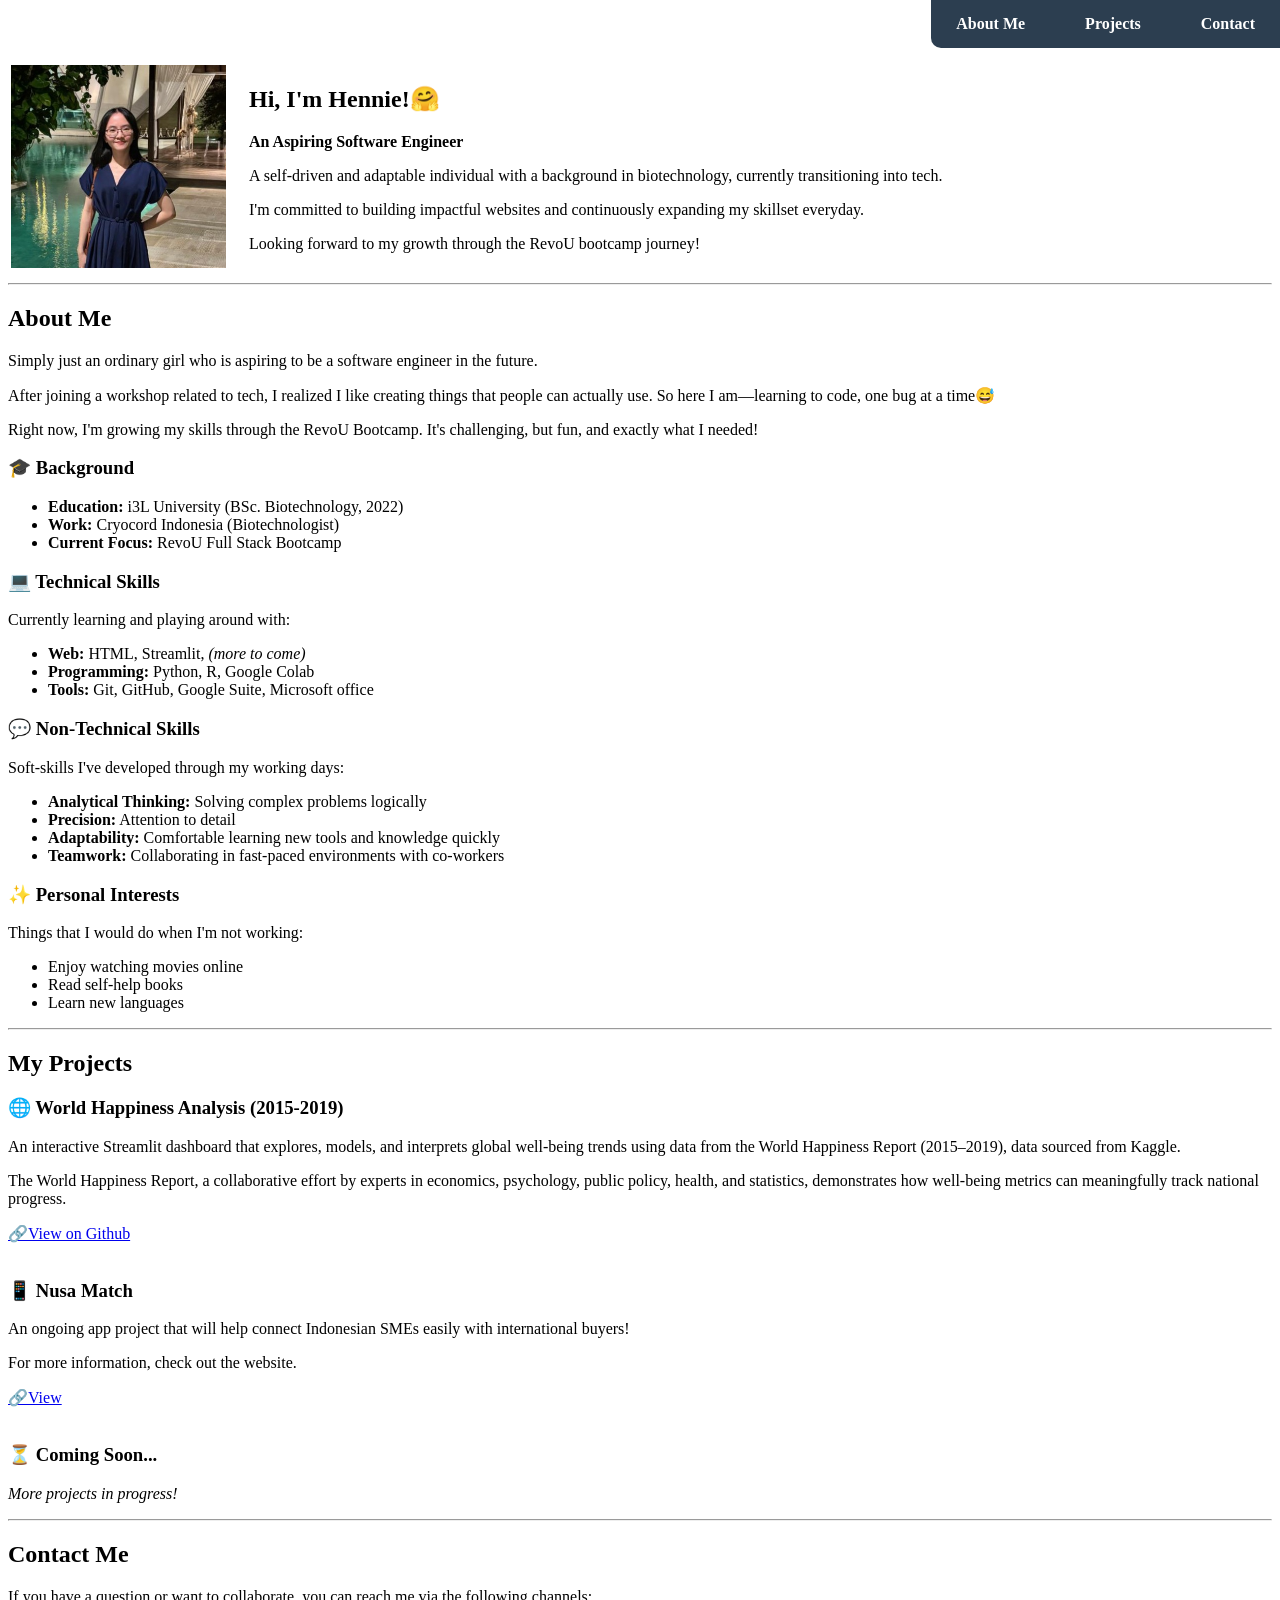
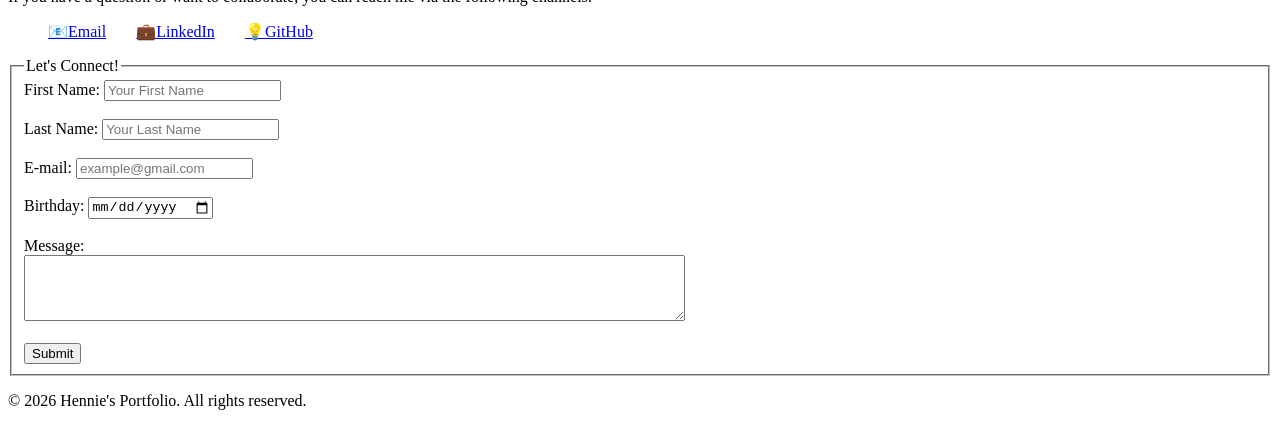
==== index.html @ 052e3e58 "Rename hennie_portfolio.html to index.html" ====
<!DOCTYPE html>
<html lang="en">
<head>
    <meta charset="UTF-8">
    <meta name="viewport" content="width=device-width, initial-scale=1.0">
    <title>Hennie's Portfolio</title>
</head>
<body>

<header>
    <nav style="position: fixed; top: 0; right: 0; padding: 15px 25px; 
                background-color: #2c3e50; border-radius: 0 0 0 10px;">
        <ul style="display: flex; list-style: none; gap: 30px; margin: 0; padding: 0;">
            <li><a href="#about" style="color: white; text-decoration: none;"><b>About Me</b></a></li><br>
            <li><a href="#projects" style="color: white; text-decoration: none;"><b>Projects</b></a></li><br>
            <li><a href="#contact" style="color: white; text-decoration: none;"><b>Contact</b></a></li>
        </ul>
    </nav>
</header>

    <!-- Home Section -->
    <main>
        <section id="home">
            <br><br><br>
            <table>
                <tr>
                    <td style="vertical-align: top;">
                        <img src="/my_pic1.JPG" alt="Profile photo of Hennie" width="215">
                    </td>
                    <td style="vertical-align: top; padding-left: 20px;">
                        <h1>Hi, I'm Hennie!🤗</h1> 
                        <p><strong>An Aspiring Software Engineer</strong></p> 
                        <p>A self-driven and adaptable individual with a background in biotechnology, currently transitioning into tech.</p>
                        <p>I'm committed to building impactful websites and continuously expanding my skillset everyday.</p>
                        <p>Looking forward to my growth through the RevoU bootcamp journey!</p>
                    </td>
                </tr>
            </table>
        </section>

        <hr>

        <!-- About Me Section -->
        <section id="about">
            <h2>About Me</h2>
            <p>Simply just an ordinary girl who is aspiring to be a software engineer in the future.</p>
            <p>After joining a workshop related to tech, I realized I like creating things that people can actually use. So here I am—learning to code, one bug at a time😅</p>
            <p>Right now, I'm growing my skills through the RevoU Bootcamp. It's challenging, but fun, and exactly what I needed!</p>
        
        <!-- Education & Work & Skills & Interests Section -->
        <h3>🎓 Background</h3>
        <ul>
            <li>
                <strong>Education:</strong> i3L University (BSc. Biotechnology, 2022)
            </li>
            <li>
                <strong>Work:</strong> Cryocord Indonesia (Biotechnologist)
            </li>
            <li>
                <strong>Current Focus:</strong> RevoU Full Stack Bootcamp
            </li>
        </ul>

        <h3>💻 Technical Skills</h3>
        <p>Currently learning and playing around with:</p>
        <ul>
            <li><strong>Web:</strong> HTML, Streamlit, <em>(more to come)</em></li>
            <li><strong>Programming:</strong> Python, R, Google Colab</li>
            <li><strong>Tools:</strong> Git, GitHub, Google Suite, Microsoft office</li>
        </ul>

        <h3>💬 Non-Technical Skills</h3>
        <p>Soft-skills I've developed through my working days:</p>
        <ul>
            <li><strong>Analytical Thinking:</strong> Solving complex problems logically</li>
            <li><strong>Precision:</strong> Attention to detail</li>
            <li><strong>Adaptability:</strong> Comfortable learning new tools and knowledge quickly</li>
            <li><strong>Teamwork:</strong> Collaborating in fast-paced environments with co-workers</li>
        </ul>

        <h3>✨ Personal Interests</h3>
        <p>Things that I would do when I'm not working:</p>
        <ul>
            <li>Enjoy watching movies online</li>
            <li>Read self-help books</li>
            <li>Learn new languages</li>
        </ul>
        </section>

        <hr>

        <!-- Projects Section -->
        <section id="projects">
            <h2>My Projects</h2>
            <article>
                <h3>🌐 World Happiness Analysis (2015-2019)</h3>
                <p>An interactive Streamlit dashboard that explores, models, and interprets global well-being trends using data from the World Happiness Report (2015–2019), data sourced from Kaggle.</p>
                <p>The World Happiness Report, a collaborative effort by experts in economics, psychology, public policy, health, and statistics, demonstrates how well-being metrics can meaningfully track national progress.</p>
                <a href="https://github.com/hhennie-debug/World-Happiness-Analysis-2015-to-2019">🔗View on Github</a>
            </article>
            <br>
            <article>
                <h3>📱 Nusa Match</h3>
                <p>An ongoing app project that will help connect Indonesian SMEs easily with international buyers!</p>
                <p>For more information, check out the website.</p>
                <a href="https://www.nusamatch.com/">🔗View</a>
            </article>
            <br>
            <article>
                <h3>⏳ Coming Soon...</h3>
                <p><em>More projects in progress!</em></p>
            </article>
        </section>

        <hr>

        <!-- Contact Section -->
        <section id="contact">
            <h2>Contact Me</h2>
            <p>If you have a question or want to collaborate, you can reach me via the following channels:</p>
            <ul style="display: flex; list-style: none; gap: 30px;">
                <li><a href="mailto:setiawanhennie@gmail.com">📧Email</a></li>
                <li><a href="https://www.linkedin.com/in/henniehennie">💼LinkedIn</a></li>
                <li><a href="https://github.com/setiawanhennie-glitch">💡GitHub</a></li>
            </ul>

        <form action="/action_page.php">
                <fieldset>
                    <legend>Let's Connect!</legend>
                    <label for="fname">First Name:</label>
                    <input type="text" id="fname" name="fname" placeholder="Your First Name" required><br><br>
                    <label for="lname">Last Name:</label>
                    <input type="text" id="lname" name="lname" placeholder="Your Last Name" required><br><br>
                    <label for="email">E-mail:</label>
                    <input type="email" id="email" name="email" placeholder="example@gmail.com" required><br><br>
                    <label for="birthday">Birthday:</label>
                    <input type="date" id="birthday" name="birthday"><br><br>
                    <label for="message">Message:</label><br>
                    <textarea id="message" name="message" 
                      rows="4" cols="80" required
                      placeholder="Tell me about yourself!">
                    </textarea><br><br>                    
                    <input type="submit" value="Submit">
                </fieldset>
        </form>
        </section>
    </main>

    <!-- Footer Section -->
    <footer>
        <p>&copy; 2026 Hennie's Portfolio. All rights reserved.</p>
    </footer>

</body>
</html>
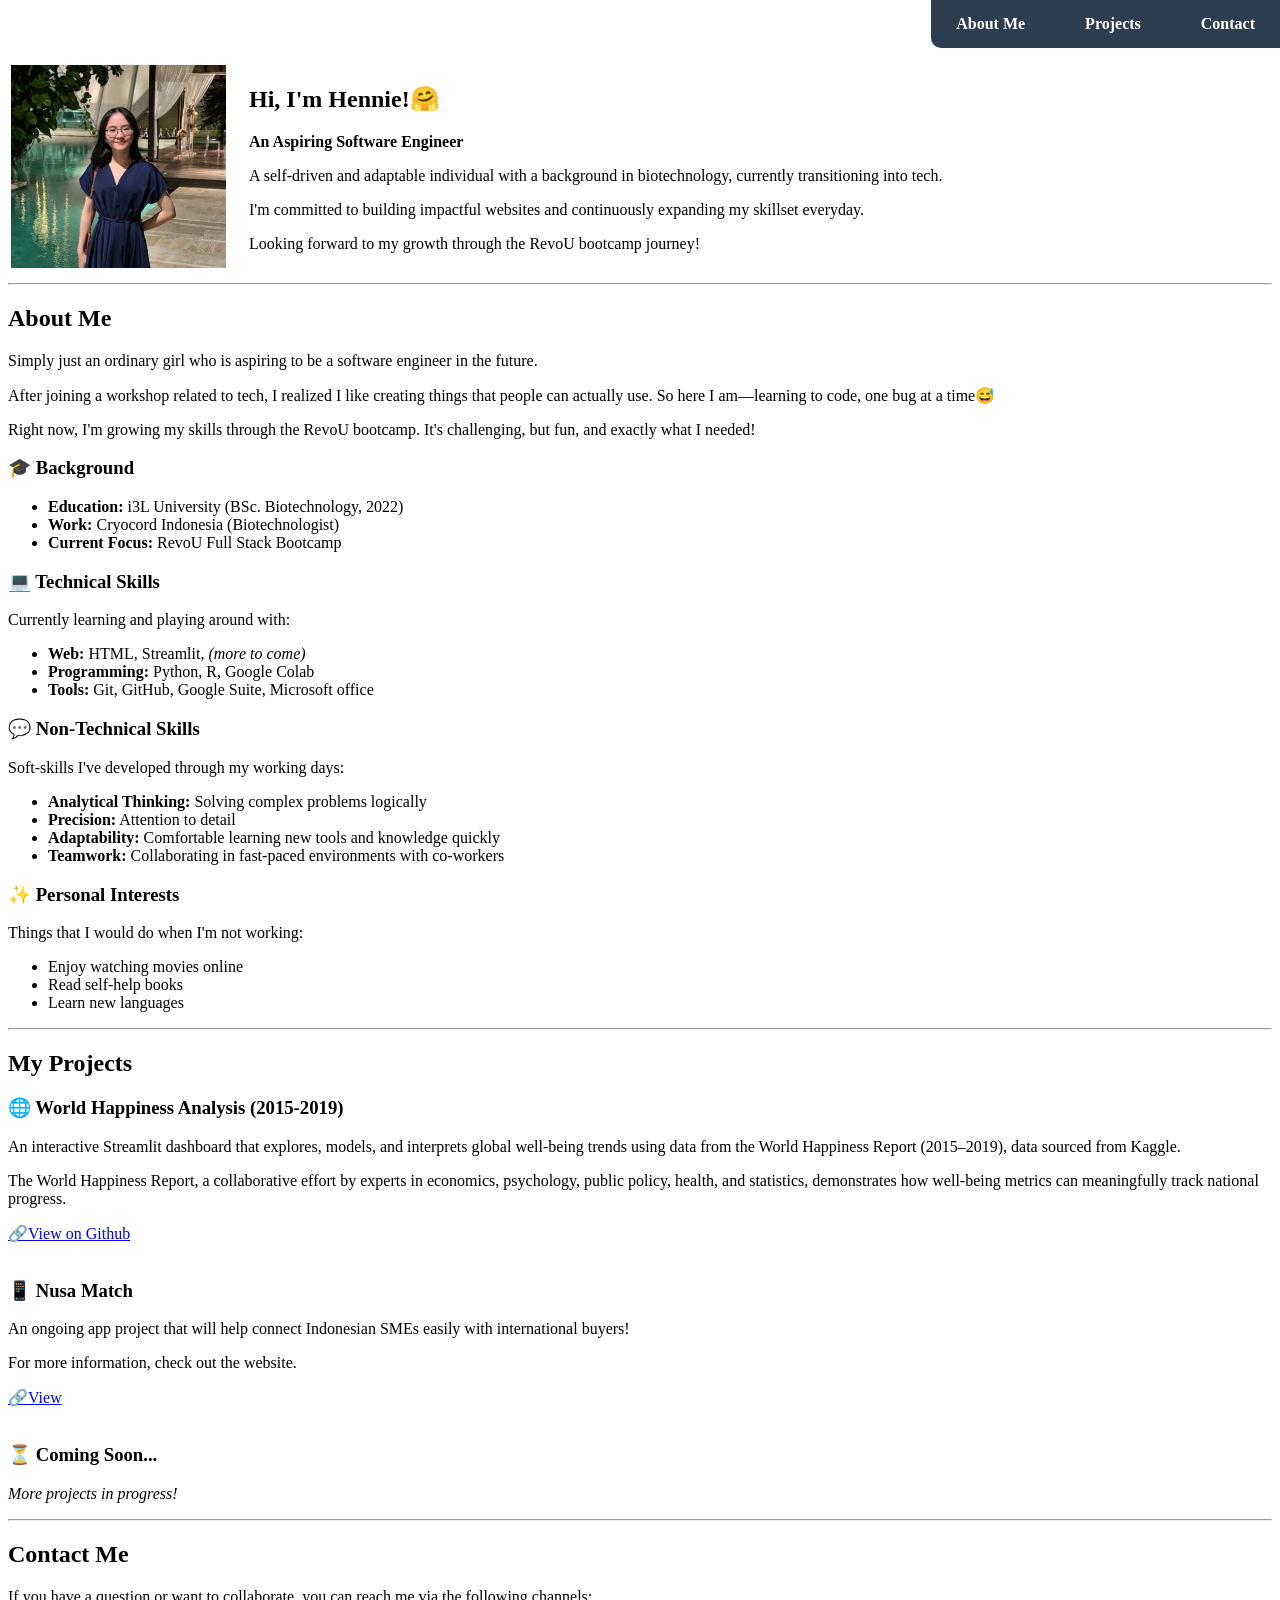
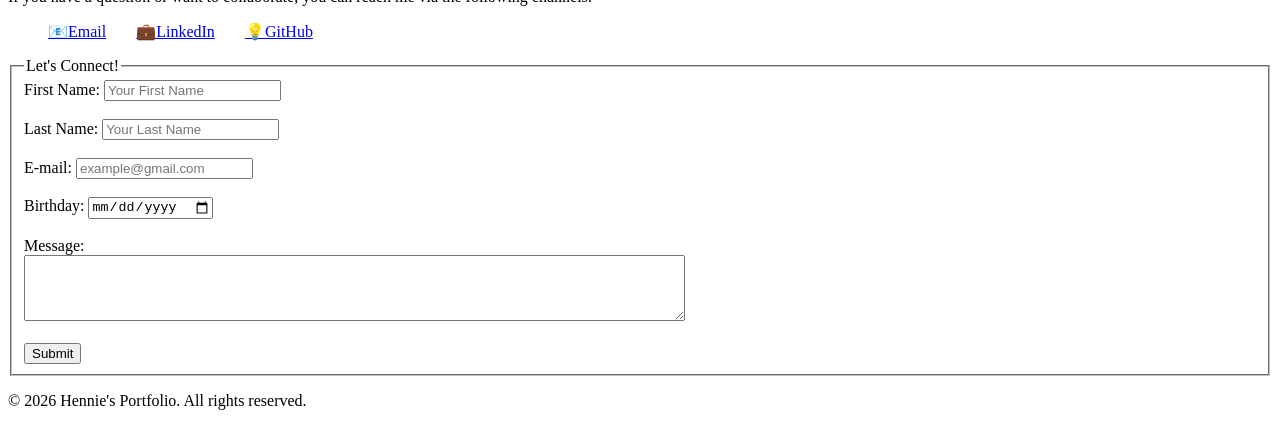
==== commit b4d7b58a: "Change to img link" ====
--- a/index.html
+++ b/index.html
@@ -25,7 +25,7 @@
             <table>
                 <tr>
                     <td style="vertical-align: top;">
-                        <img src="/my_pic1.JPG" alt="Profile photo of Hennie" width="215">
+                        <img src="./my_pic1.JPG" alt="Profile photo of Hennie" width="215">
                     </td>
                     <td style="vertical-align: top; padding-left: 20px;">
                         <h1>Hi, I'm Hennie!🤗</h1> 
@@ -45,7 +45,7 @@
             <h2>About Me</h2>
             <p>Simply just an ordinary girl who is aspiring to be a software engineer in the future.</p>
             <p>After joining a workshop related to tech, I realized I like creating things that people can actually use. So here I am—learning to code, one bug at a time😅</p>
-            <p>Right now, I'm growing my skills through the RevoU Bootcamp. It's challenging, but fun, and exactly what I needed!</p>
+            <p>Right now, I'm growing my skills through the RevoU bootcamp. It's challenging, but fun, and exactly what I needed!</p>
         
         <!-- Education & Work & Skills & Interests Section -->
         <h3>🎓 Background</h3>
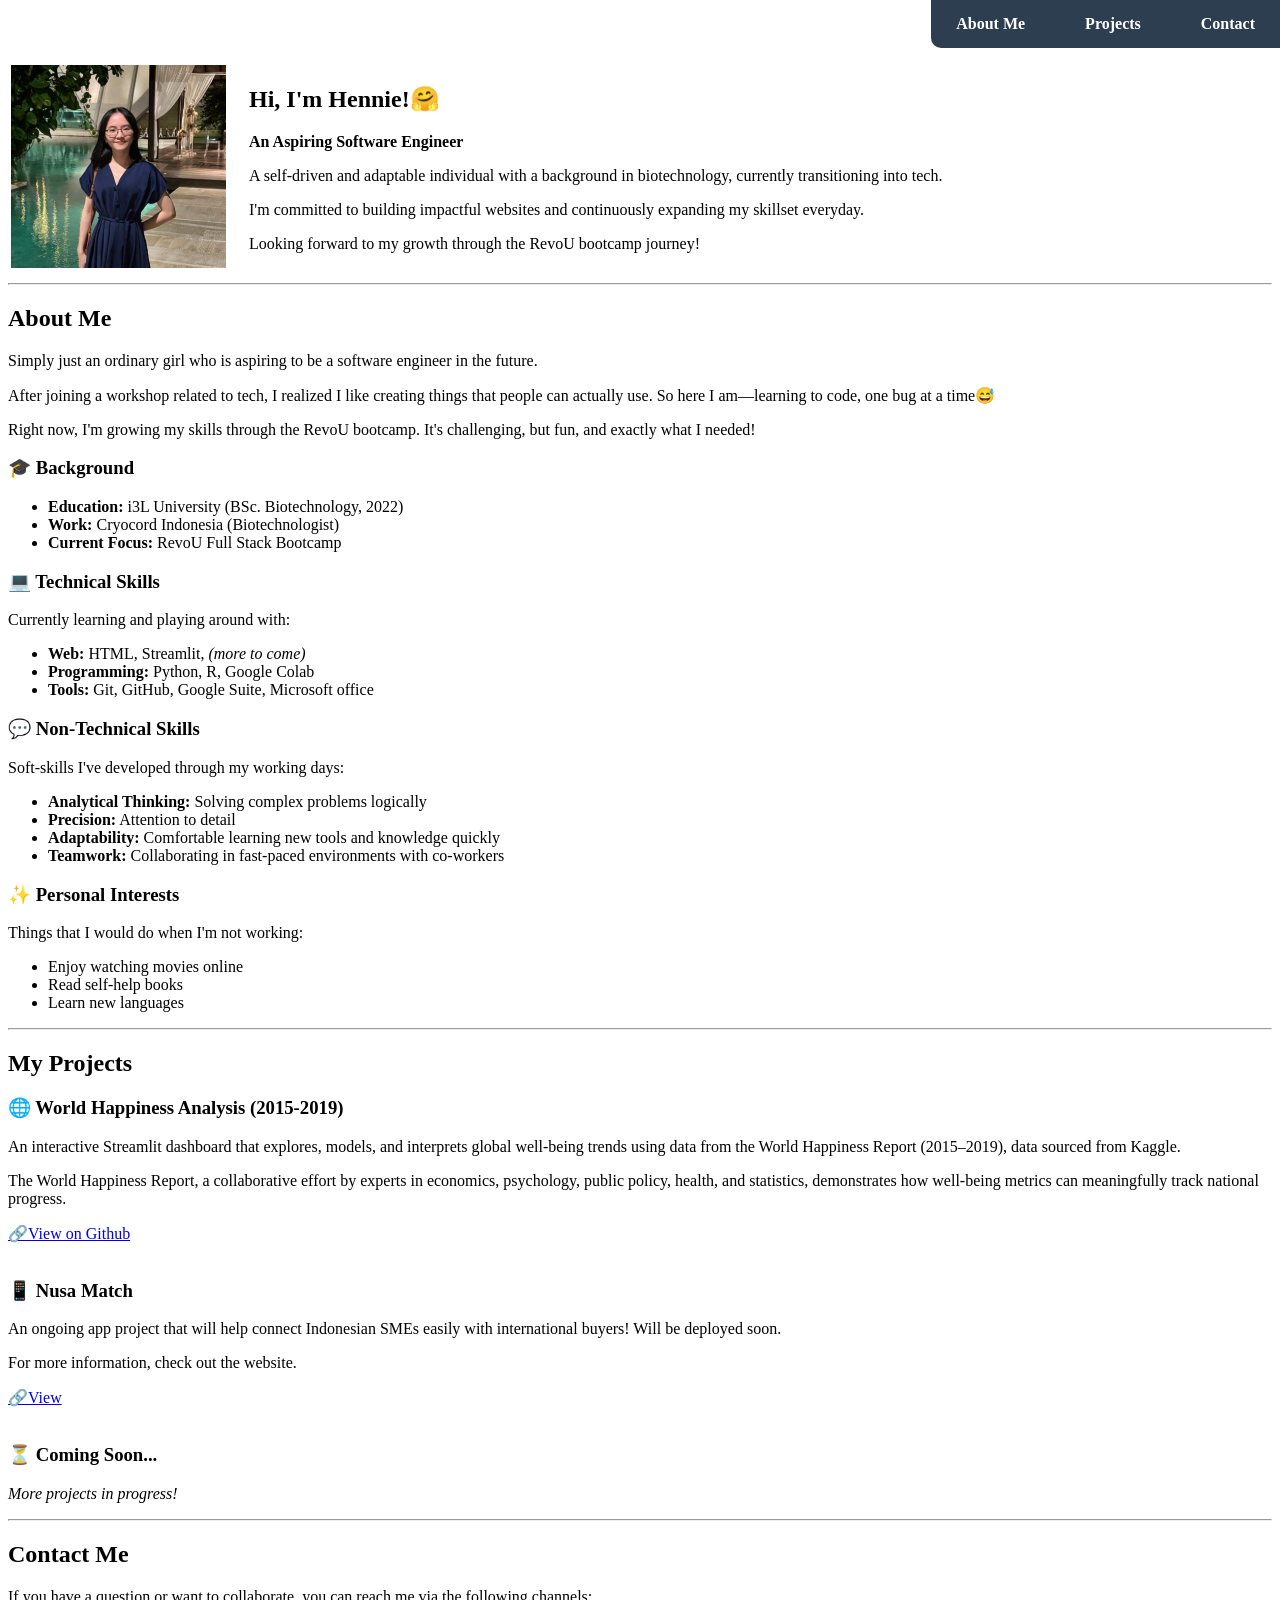
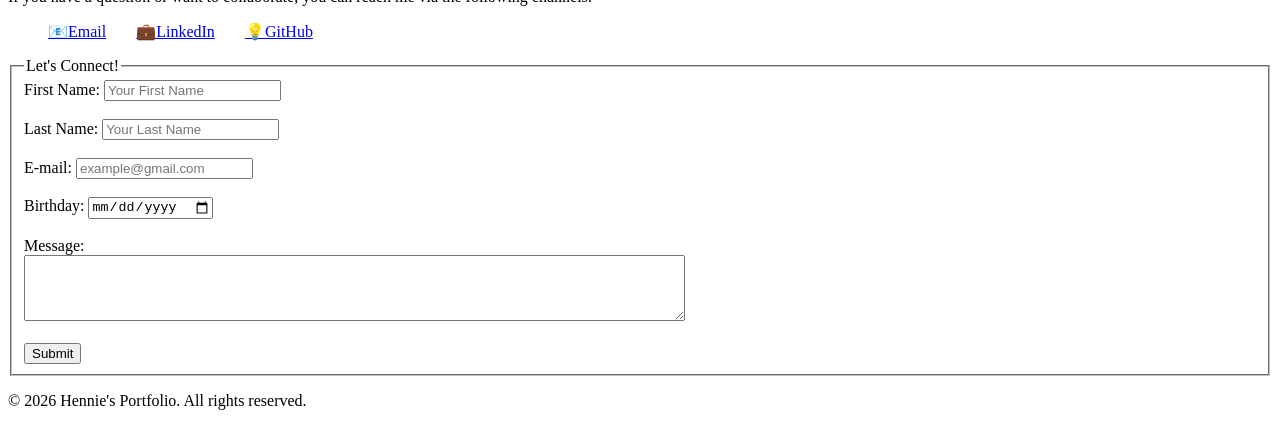
==== commit fe3b070e: "Final changes" ====
--- a/index.html
+++ b/index.html
@@ -101,7 +101,7 @@
             <br>
             <article>
                 <h3>📱 Nusa Match</h3>
-                <p>An ongoing app project that will help connect Indonesian SMEs easily with international buyers!</p>
+                <p>An ongoing app project that will help connect Indonesian SMEs easily with international buyers! Will be deployed soon.</p>
                 <p>For more information, check out the website.</p>
                 <a href="https://www.nusamatch.com/">🔗View</a>
             </article>
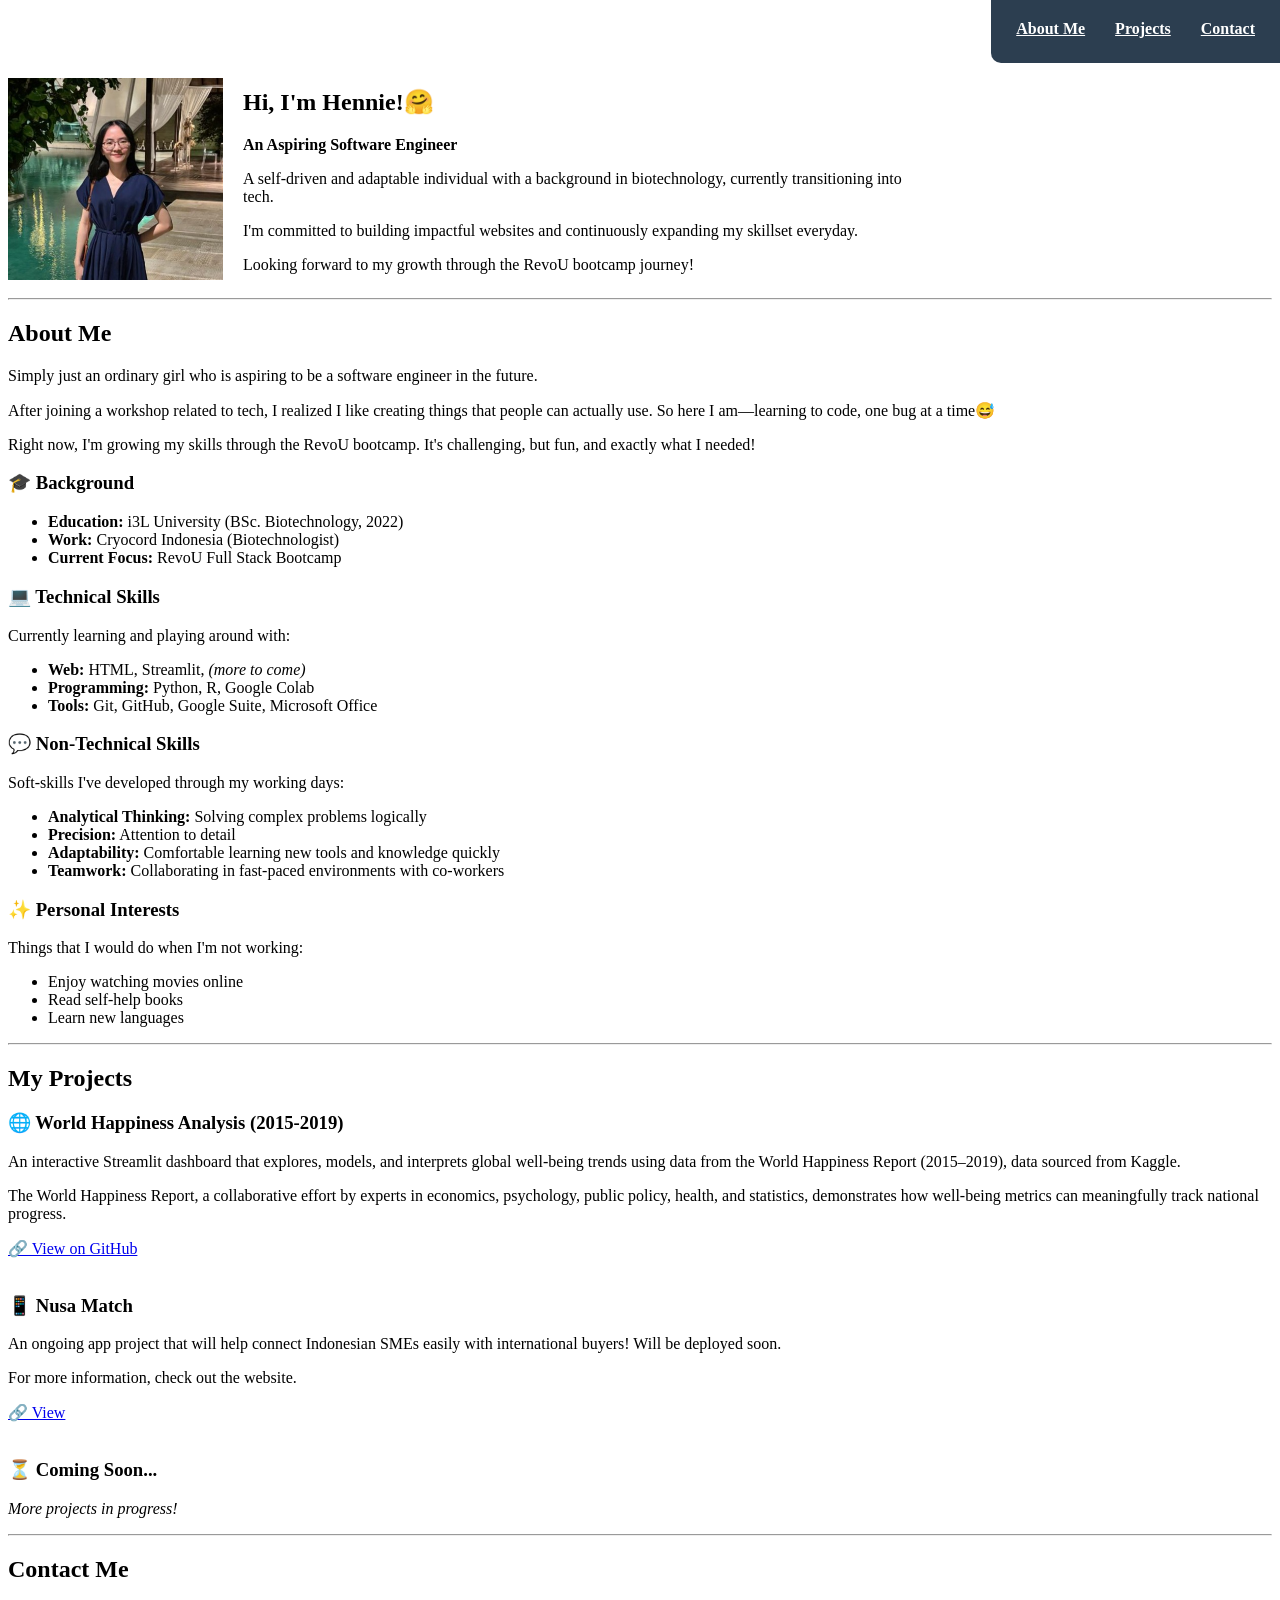
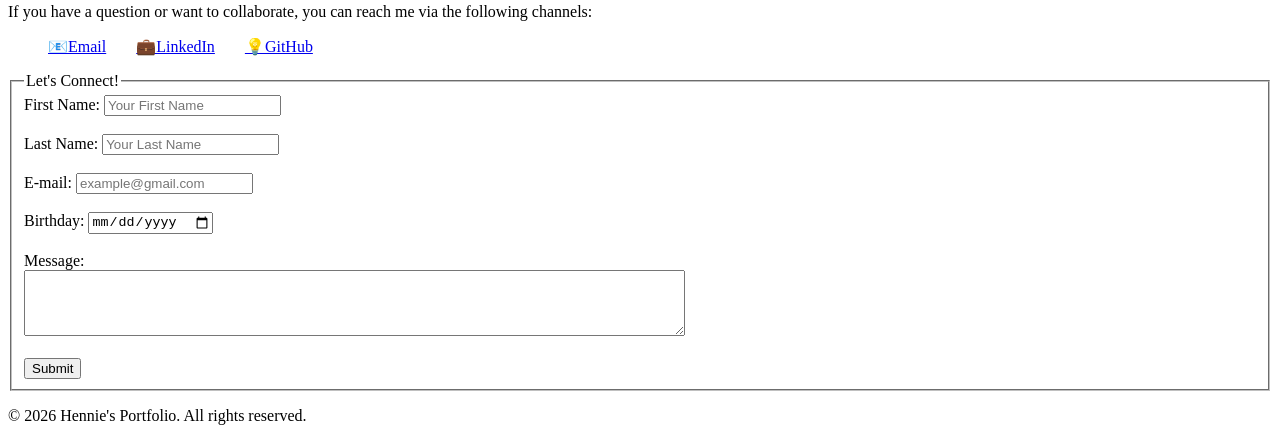
==== commit 2735fd0b: "Revisi" ====
--- a/index.html
+++ b/index.html
@@ -4,38 +4,31 @@
     <meta charset="UTF-8">
     <meta name="viewport" content="width=device-width, initial-scale=1.0">
     <title>Hennie's Portfolio</title>
+    <link rel="stylesheet" href="index.css">
 </head>
 <body>
 
 <header>
-    <nav style="position: fixed; top: 0; right: 0; padding: 15px 25px; 
-                background-color: #2c3e50; border-radius: 0 0 0 10px;">
-        <ul style="display: flex; list-style: none; gap: 30px; margin: 0; padding: 0;">
-            <li><a href="#about" style="color: white; text-decoration: none;"><b>About Me</b></a></li><br>
-            <li><a href="#projects" style="color: white; text-decoration: none;"><b>Projects</b></a></li><br>
-            <li><a href="#contact" style="color: white; text-decoration: none;"><b>Contact</b></a></li>
+    <nav>
+        <ul>
+            <li><a href="#about"><b>About Me</b></a></li>
+            <li><a href="#projects"><b>Projects</b></a></li>
+            <li><a href="#contact"><b>Contact</b></a></li>
         </ul>
     </nav>
 </header>
 
-    <!-- Home Section -->
-    <main>
+    <main id="main-content">
+        <!-- Home Section -->
         <section id="home">
-            <br><br><br>
-            <table>
-                <tr>
-                    <td style="vertical-align: top;">
-                        <img src="./my_pic1.JPG" alt="Profile photo of Hennie" width="215">
-                    </td>
-                    <td style="vertical-align: top; padding-left: 20px;">
-                        <h1>Hi, I'm Hennie!🤗</h1> 
-                        <p><strong>An Aspiring Software Engineer</strong></p> 
-                        <p>A self-driven and adaptable individual with a background in biotechnology, currently transitioning into tech.</p>
-                        <p>I'm committed to building impactful websites and continuously expanding my skillset everyday.</p>
-                        <p>Looking forward to my growth through the RevoU bootcamp journey!</p>
-                    </td>
-                </tr>
-            </table>
+            <img class="home-image" src="./my_pic1.JPG" alt="Profile photo of Hennie" width="215">
+            <div class="home-content">
+                <h1>Hi, I'm Hennie!🤗</h1> 
+                <p><strong>An Aspiring Software Engineer</strong></p> 
+                <p>A self-driven and adaptable individual with a background in biotechnology, currently transitioning into tech.</p>
+                <p>I'm committed to building impactful websites and continuously expanding my skillset everyday.</p>
+                <p>Looking forward to my growth through the RevoU bootcamp journey!</p>
+            </div>
         </section>
 
         <hr>
@@ -46,47 +39,49 @@
             <p>Simply just an ordinary girl who is aspiring to be a software engineer in the future.</p>
             <p>After joining a workshop related to tech, I realized I like creating things that people can actually use. So here I am—learning to code, one bug at a time😅</p>
             <p>Right now, I'm growing my skills through the RevoU bootcamp. It's challenging, but fun, and exactly what I needed!</p>
-        
-        <!-- Education & Work & Skills & Interests Section -->
-        <h3>🎓 Background</h3>
-        <ul>
-            <li>
-                <strong>Education:</strong> i3L University (BSc. Biotechnology, 2022)
-            </li>
-            <li>
-                <strong>Work:</strong> Cryocord Indonesia (Biotechnologist)
-            </li>
-            <li>
-                <strong>Current Focus:</strong> RevoU Full Stack Bootcamp
-            </li>
-        </ul>
-
-        <h3>💻 Technical Skills</h3>
-        <p>Currently learning and playing around with:</p>
-        <ul>
-            <li><strong>Web:</strong> HTML, Streamlit, <em>(more to come)</em></li>
-            <li><strong>Programming:</strong> Python, R, Google Colab</li>
-            <li><strong>Tools:</strong> Git, GitHub, Google Suite, Microsoft office</li>
-        </ul>
-
-        <h3>💬 Non-Technical Skills</h3>
-        <p>Soft-skills I've developed through my working days:</p>
-        <ul>
-            <li><strong>Analytical Thinking:</strong> Solving complex problems logically</li>
-            <li><strong>Precision:</strong> Attention to detail</li>
-            <li><strong>Adaptability:</strong> Comfortable learning new tools and knowledge quickly</li>
-            <li><strong>Teamwork:</strong> Collaborating in fast-paced environments with co-workers</li>
-        </ul>
-
-        <h3>✨ Personal Interests</h3>
-        <p>Things that I would do when I'm not working:</p>
-        <ul>
-            <li>Enjoy watching movies online</li>
-            <li>Read self-help books</li>
-            <li>Learn new languages</li>
-        </ul>
         </section>
 
+        <!-- Background & Skills Section -->
+        <section id="background">
+            <h3>🎓 Background</h3>
+            <ul>
+                <li>
+                    <strong>Education:</strong> i3L University (BSc. Biotechnology, 2022)
+                </li>
+                <li>
+                    <strong>Work:</strong> Cryocord Indonesia (Biotechnologist)
+                </li>
+                <li>
+                    <strong>Current Focus:</strong> RevoU Full Stack Bootcamp
+                </li>
+            </ul>
+
+            <h3>💻 Technical Skills</h3>
+            <p>Currently learning and playing around with:</p>
+            <ul>
+                <li><strong>Web:</strong> HTML, Streamlit, <em>(more to come)</em></li>
+                <li><strong>Programming:</strong> Python, R, Google Colab</li>
+                <li><strong>Tools:</strong> Git, GitHub, Google Suite, Microsoft Office</li>
+            </ul>
+
+            <h3>💬 Non-Technical Skills</h3>
+            <p>Soft-skills I've developed through my working days:</p>
+            <ul>
+                <li><strong>Analytical Thinking:</strong> Solving complex problems logically</li>
+                <li><strong>Precision:</strong> Attention to detail</li>
+                <li><strong>Adaptability:</strong> Comfortable learning new tools and knowledge quickly</li>
+                <li><strong>Teamwork:</strong> Collaborating in fast-paced environments with co-workers</li>
+            </ul>
+
+            <h3>✨ Personal Interests</h3>
+            <p>Things that I would do when I'm not working:</p>
+            <ul>
+                <li>Enjoy watching movies online</li>
+                <li>Read self-help books</li>
+                <li>Learn new languages</li>
+            </ul>
+        </section>
+    
         <hr>
 
         <!-- Projects Section -->
@@ -96,14 +91,14 @@
                 <h3>🌐 World Happiness Analysis (2015-2019)</h3>
                 <p>An interactive Streamlit dashboard that explores, models, and interprets global well-being trends using data from the World Happiness Report (2015–2019), data sourced from Kaggle.</p>
                 <p>The World Happiness Report, a collaborative effort by experts in economics, psychology, public policy, health, and statistics, demonstrates how well-being metrics can meaningfully track national progress.</p>
-                <a href="https://github.com/hhennie-debug/World-Happiness-Analysis-2015-to-2019">🔗View on Github</a>
+                <a href="https://github.com/hhennie-debug/World-Happiness-Analysis-2015-to-2019" target="_blank" rel="noopener">🔗 View on GitHub</a>
             </article>
             <br>
             <article>
                 <h3>📱 Nusa Match</h3>
                 <p>An ongoing app project that will help connect Indonesian SMEs easily with international buyers! Will be deployed soon.</p>
                 <p>For more information, check out the website.</p>
-                <a href="https://www.nusamatch.com/">🔗View</a>
+                <a href="https://www.nusamatch.com/" target="_blank" rel="noopener">🔗 View</a>
             </article>
             <br>
             <article>
@@ -118,7 +113,7 @@
         <section id="contact">
             <h2>Contact Me</h2>
             <p>If you have a question or want to collaborate, you can reach me via the following channels:</p>
-            <ul style="display: flex; list-style: none; gap: 30px;">
+            <ul>
                 <li><a href="mailto:setiawanhennie@gmail.com">📧Email</a></li>
                 <li><a href="https://www.linkedin.com/in/henniehennie">💼LinkedIn</a></li>
                 <li><a href="https://github.com/setiawanhennie-glitch">💡GitHub</a></li>
@@ -152,4 +147,4 @@
     </footer>
 
 </body>
-</html>
+</html>
--- a/index.css
+++ b/index.css
@@ -0,0 +1,50 @@
+/* Home Section */
+#home {
+    padding-top: 60px;
+    display: inline-flex; 
+    gap: 20px;
+    align-items: center;
+    flex-wrap: wrap;
+    max-width: 900px;
+    margin: 0 auto;
+}
+
+.home-image {
+    flex-shrink: 0;
+
+}
+
+.home-content {
+    flex: 1;
+    min-width: 0;
+}
+
+/* Navigation */
+header nav {
+    position: fixed;
+    top: 0;
+    right: 0;
+    padding: 20px 25px 25px;
+    background-color: #2c3e50;
+    border-radius: 0 0 0 10px;
+}
+
+header nav ul {
+    display: flex;
+    list-style: none;
+    gap: 30px;
+    margin: 0;
+    padding: 0;
+}
+
+header nav a {
+    color: white;
+
+}
+
+/* Contact Section */
+#contact ul {
+    display: flex;
+    list-style: none;
+    gap: 30px;
+}
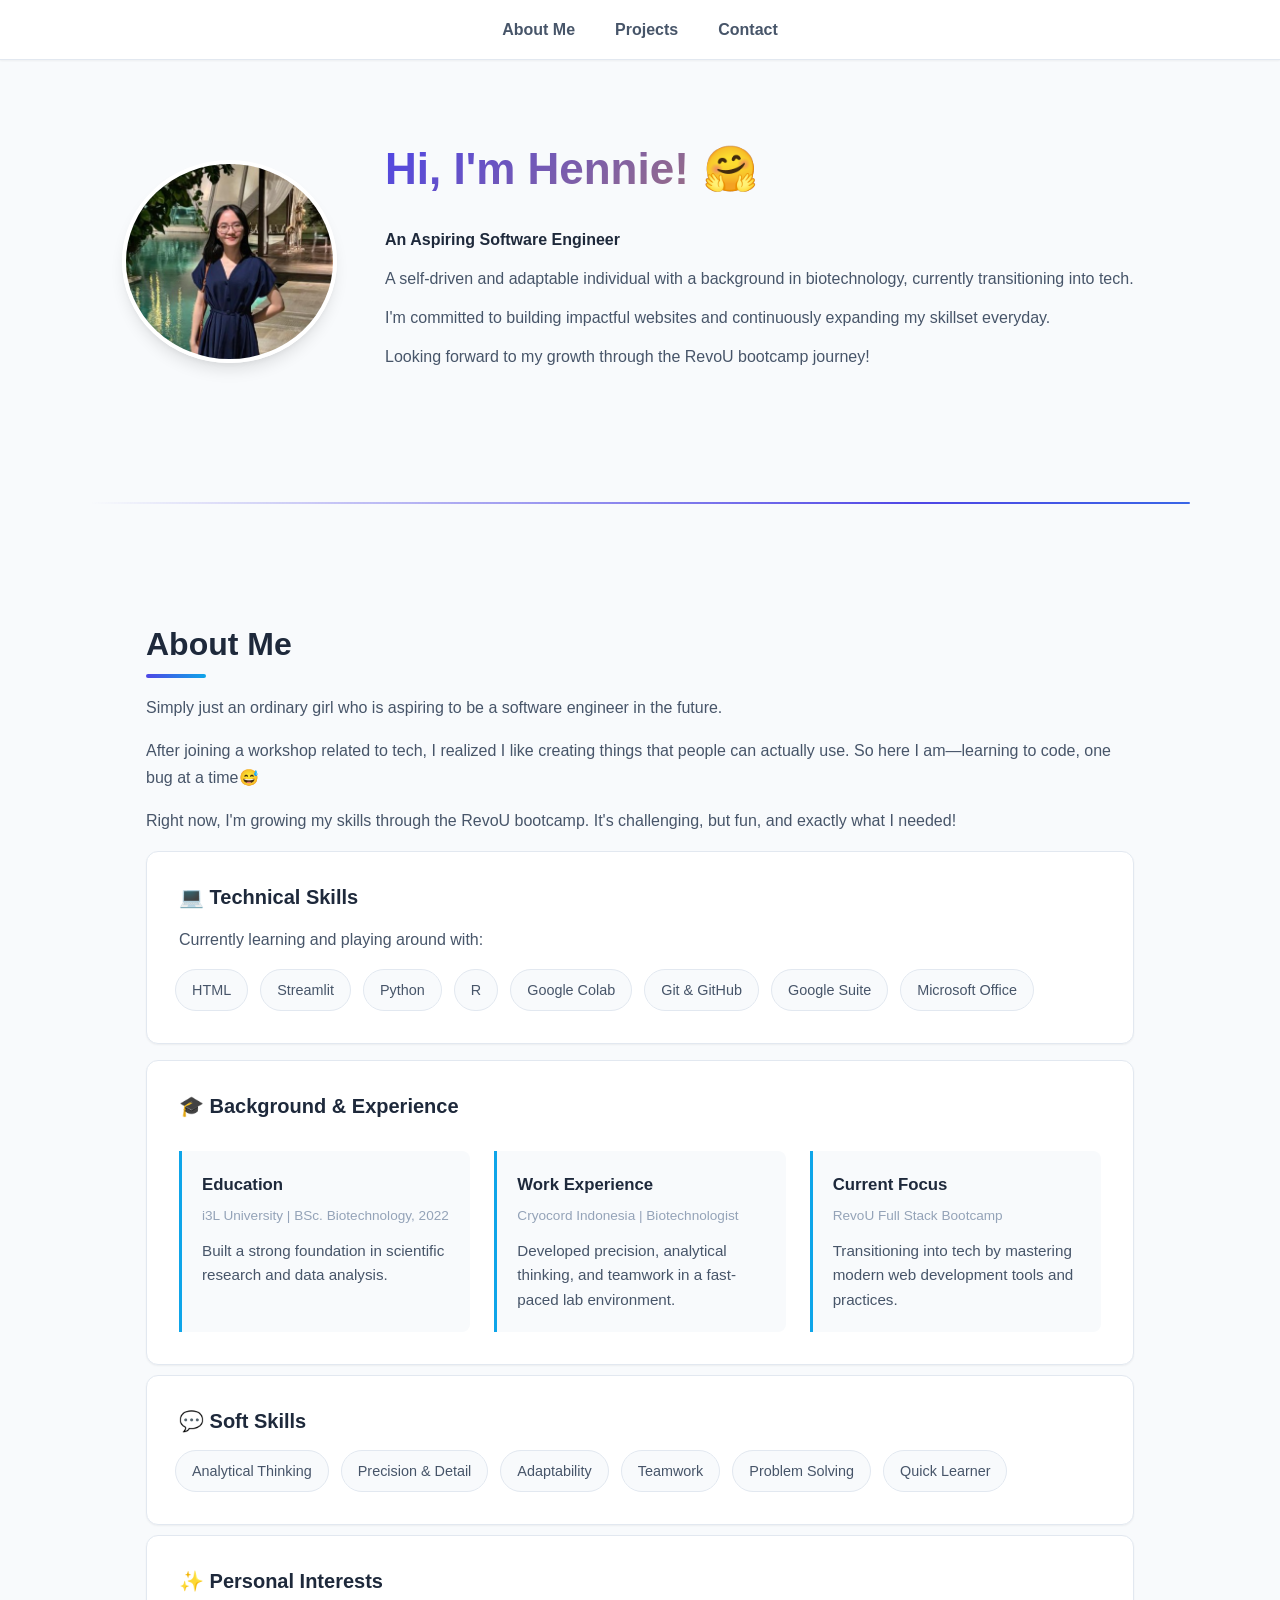
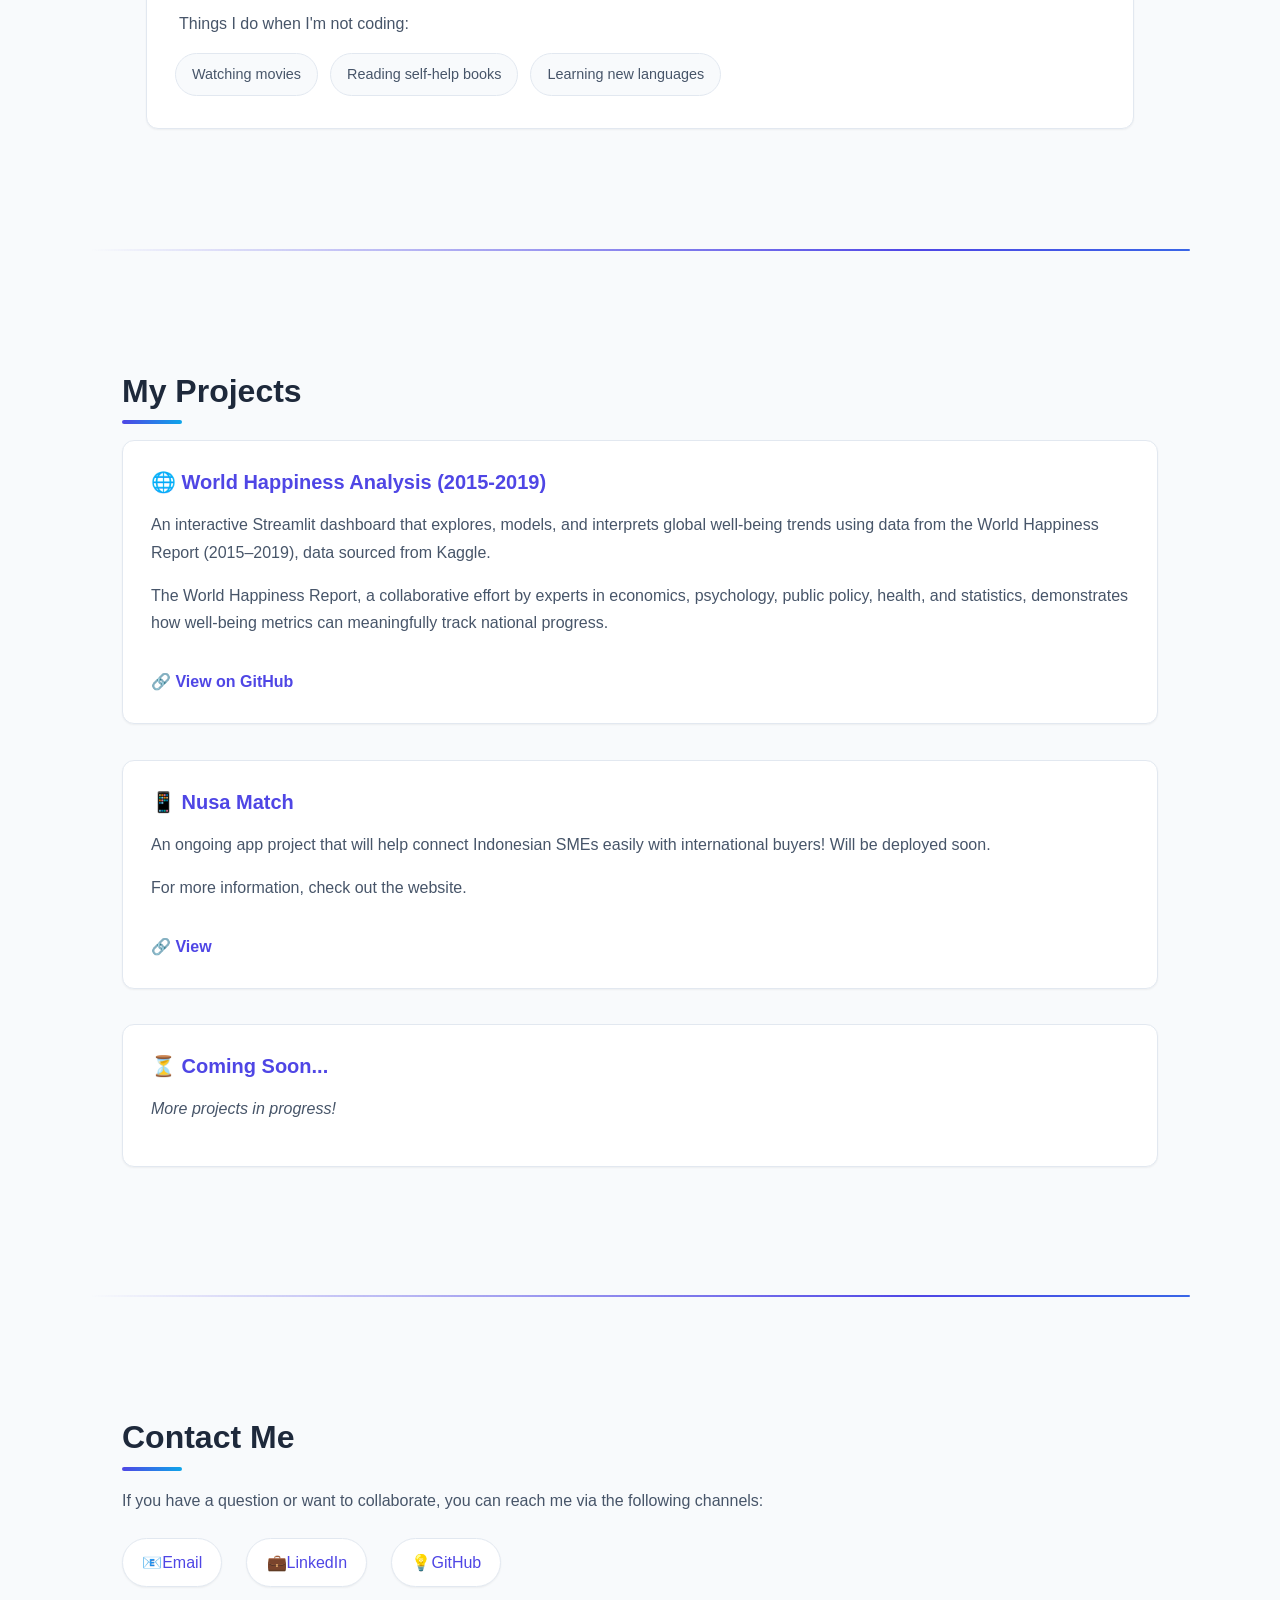
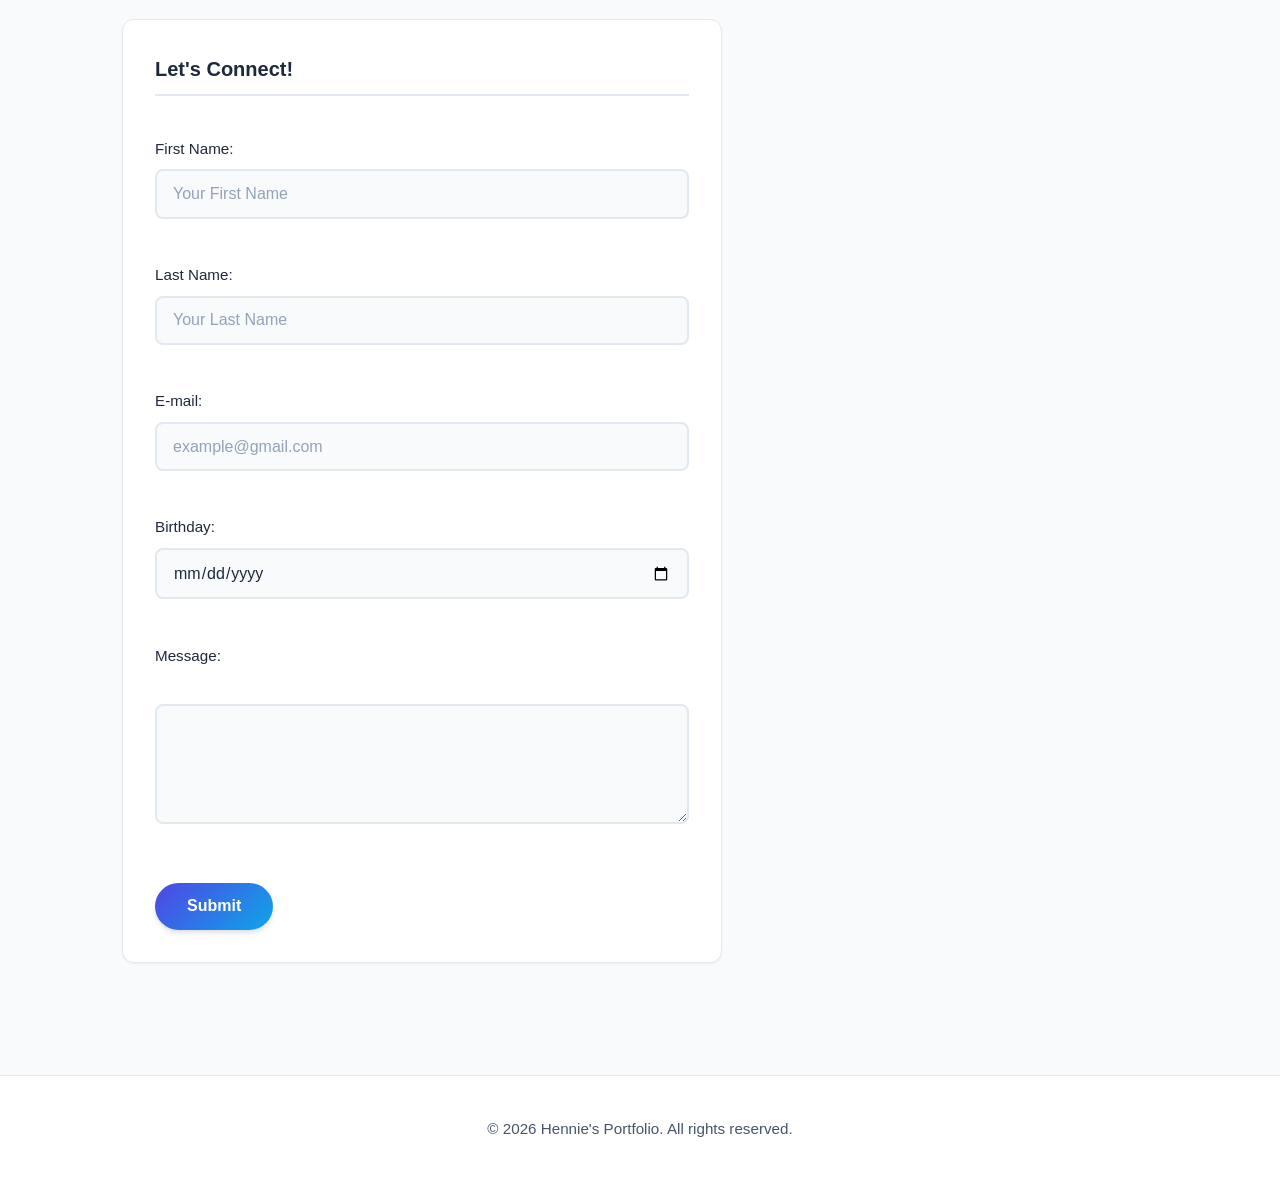
==== commit a7426b7d: "assignment 2" ====
--- a/index.html
+++ b/index.html
@@ -8,22 +8,21 @@
 </head>
 <body>
 
-<header>
-    <nav>
-        <ul>
-            <li><a href="#about"><b>About Me</b></a></li>
-            <li><a href="#projects"><b>Projects</b></a></li>
-            <li><a href="#contact"><b>Contact</b></a></li>
-        </ul>
-    </nav>
-</header>
+    <header>
+        <nav>
+            <ul>
+                <li><a href="#about"><b>About Me</b></a></li>
+                <li><a href="#projects"><b>Projects</b></a></li>
+                <li><a href="#contact"><b>Contact</b></a></li>
+            </ul>
+        </nav>
+    </header>
 
     <main id="main-content">
-        <!-- Home Section -->
         <section id="home">
             <img class="home-image" src="./my_pic1.JPG" alt="Profile photo of Hennie" width="215">
             <div class="home-content">
-                <h1>Hi, I'm Hennie!🤗</h1> 
+                <h1 class="gradient-heading">Hi, I'm Hennie! <span class="emoji">🤗</span></h1>
                 <p><strong>An Aspiring Software Engineer</strong></p> 
                 <p>A self-driven and adaptable individual with a background in biotechnology, currently transitioning into tech.</p>
                 <p>I'm committed to building impactful websites and continuously expanding my skillset everyday.</p>
@@ -35,51 +34,78 @@
 
         <!-- About Me Section -->
         <section id="about">
+        <div class="container">
             <h2>About Me</h2>
-            <p>Simply just an ordinary girl who is aspiring to be a software engineer in the future.</p>
-            <p>After joining a workshop related to tech, I realized I like creating things that people can actually use. So here I am—learning to code, one bug at a time😅</p>
-            <p>Right now, I'm growing my skills through the RevoU bootcamp. It's challenging, but fun, and exactly what I needed!</p>
-        </section>
+            
+            <div class="about-intro">
+                <p>Simply just an ordinary girl who is aspiring to be a software engineer in the future.</p>
+                <p>After joining a workshop related to tech, I realized I like creating things that people can actually use. So here I am—learning to code, one bug at a time😅</p>
+                <p>Right now, I'm growing my skills through the RevoU bootcamp. It's challenging, but fun, and exactly what I needed!</p>
+            </div>
 
-        <!-- Background & Skills Section -->
-        <section id="background">
-            <h3>🎓 Background</h3>
-            <ul>
-                <li>
-                    <strong>Education:</strong> i3L University (BSc. Biotechnology, 2022)
-                </li>
-                <li>
-                    <strong>Work:</strong> Cryocord Indonesia (Biotechnologist)
-                </li>
-                <li>
-                    <strong>Current Focus:</strong> RevoU Full Stack Bootcamp
-                </li>
-            </ul>
+            <!-- Technical Skills -->
+            <article class="about-card">
+                <h3>💻 Technical Skills</h3>
+                <p>Currently learning and playing around with:</p>
+                <ul class="skills-list">
+                <li>HTML</li>
+                <li>Streamlit</li>
+                <li>Python</li>
+                <li>R</li>
+                <li>Google Colab</li>
+                <li>Git & GitHub</li>
+                <li>Google Suite</li>
+                <li>Microsoft Office</li>
+                </ul>
+            </article>
 
-            <h3>💻 Technical Skills</h3>
-            <p>Currently learning and playing around with:</p>
-            <ul>
-                <li><strong>Web:</strong> HTML, Streamlit, <em>(more to come)</em></li>
-                <li><strong>Programming:</strong> Python, R, Google Colab</li>
-                <li><strong>Tools:</strong> Git, GitHub, Google Suite, Microsoft Office</li>
-            </ul>
+            <!-- Background -->
+            <article class="about-card full-width">
+                <h3>🎓 Background & Experience</h3>
+                <div class="background-grid">
+                <div class="background-item">
+                    <strong>Education</strong>
+                    <span>i3L University | BSc. Biotechnology, 2022</span>
+                    <p>Built a strong foundation in scientific research and data analysis.</p>
+                </div>
+                <div class="background-item">
+                    <strong>Work Experience</strong>
+                    <span>Cryocord Indonesia | Biotechnologist</span>
+                    <p>Developed precision, analytical thinking, and teamwork in a fast-paced lab environment.</p>
+                </div>
+                <div class="background-item">
+                    <strong>Current Focus</strong>
+                    <span>RevoU Full Stack Bootcamp</span>
+                    <p>Transitioning into tech by mastering modern web development tools and practices.</p>
+                </div>
+                </div>
+            </article>
 
-            <h3>💬 Non-Technical Skills</h3>
-            <p>Soft-skills I've developed through my working days:</p>
-            <ul>
-                <li><strong>Analytical Thinking:</strong> Solving complex problems logically</li>
-                <li><strong>Precision:</strong> Attention to detail</li>
-                <li><strong>Adaptability:</strong> Comfortable learning new tools and knowledge quickly</li>
-                <li><strong>Teamwork:</strong> Collaborating in fast-paced environments with co-workers</li>
-            </ul>
+            <!-- Soft Skills -->
+            <article class="about-card">
+                <h3>💬 Soft Skills</h3>
+                <ul class="skills-list">
+                <li>Analytical Thinking</li>
+                <li>Precision & Detail</li>
+                <li>Adaptability</li>
+                <li>Teamwork</li>
+                <li>Problem Solving</li>
+                <li>Quick Learner</li>
+                </ul>
+            </article>
 
-            <h3>✨ Personal Interests</h3>
-            <p>Things that I would do when I'm not working:</p>
-            <ul>
-                <li>Enjoy watching movies online</li>
-                <li>Read self-help books</li>
-                <li>Learn new languages</li>
-            </ul>
+            <!-- Personal Interests -->
+            <article class="about-card">
+                <h3>✨ Personal Interests</h3>
+                <p>Things I do when I'm not coding:</p>
+                <ul class="skills-list">
+                <li>Watching movies</li>
+                <li>Reading self-help books</li>
+                <li>Learning new languages</li>
+                </ul>
+            </article>
+            </div>
+        </div>
         </section>
     
         <hr>
--- a/index.css
+++ b/index.css
@@ -1,50 +1,776 @@
-/* Home Section */
+:root {
+  /* Color Palette */
+  --primary: #4f46e5;          
+  --primary-hover: #4338ca;
+  --secondary: #0ea5e9;        
+  --accent: #f59e0b;           
+  
+  --bg-body: #f8fafc;
+  --bg-card: #ffffff;
+  --bg-nav: rgba(255, 255, 255, 0.95);
+  
+  --text-primary: #1e293b;
+  --text-secondary: #475569;
+  --text-light: #94a3b8;
+  
+  --border: #e2e8f0;
+  --shadow-sm: 0 1px 2px rgba(0, 0, 0, 0.05);
+  --shadow-md: 0 4px 6px -1px rgba(0, 0, 0, 0.1), 0 2px 4px -1px rgba(0, 0, 0, 0.06);
+  --shadow-lg: 0 10px 15px -3px rgba(0, 0, 0, 0.1), 0 4px 6px -2px rgba(0, 0, 0, 0.05);
+  
+  /* Spacing & Layout */
+  --container-max: 1100px;
+  --section-padding: 5rem 2rem;
+  --border-radius: 12px;
+  --transition: all 0.3s cubic-bezier(0.4, 0, 0.2, 1);
+}
+
+*, *::before, *::after {
+  box-sizing: border-box;
+  margin: 0;
+  padding: 0;
+}
+
+html {
+  scroll-behavior: smooth;
+  scroll-padding-top: 90px;
+}
+
+body {
+  font-family: -apple-system, BlinkMacSystemFont, 'Segoe UI', Roboto, Oxygen, Ubuntu, sans-serif;
+  background: var(--bg-body);
+  color: var(--text-primary);
+  line-height: 1.7;
+  font-size: 16px;
+  -webkit-font-smoothing: antialiased;
+  overflow-x: hidden;
+  position: relative;
+}
+
+/*Typography*/
+h1, h2, h3 {
+  font-weight: 700;
+  line-height: 1.3;
+  margin-bottom: 1rem;
+  color: var(--text-primary);
+  position: relative;
+}
+
+h1 { 
+  font-size: clamp(2rem, 5vw, 2.75rem); 
+  margin-bottom: 1.25rem;
+  position: relative;
+  display: inline-block;
+}
+
+/* Gradient text, Typewriter effect */
+.gradient-heading {
+  background: linear-gradient(135deg, var(--primary), var(--secondary), var(--accent));
+  background-size: 300% 300%;
+  -webkit-background-clip: text;
+  -webkit-text-fill-color: transparent;
+  background-clip: text;
+  overflow: hidden;
+  border-right: 3px solid var(--primary);
+  white-space: nowrap;
+  margin: 0 auto;
+  animation: 
+    typewriter 3.5s steps(30) forwards,
+    blinkCursor 0.75s forwards,
+    gradientFlow 8s ease infinite;
+}
+
+@keyframes typewriter {
+  0% { width: 0; }
+  50% { width: 100%; }
+  100% { width: 100%; }
+}
+
+@keyframes blinkCursor {
+  0%, 100% { border-color: transparent; }
+  50% { border-color: var(--primary); }
+}
+
+@keyframes gradientFlow {
+  0% { background-position: 0% 50%; }
+  50% { background-position: 100% 50%; }
+  100% { background-position: 0% 50%; }
+}
+
+.emoji {
+  display: inline;
+  -webkit-text-fill-color: initial;
+  text-fill-color: initial;
+  background: none;
+  -webkit-background-clip: initial;
+  background-clip: initial;
+  margin-left: 0.1rem;
+  animation: none;
+}
+
+h2 { 
+  font-size: clamp(1.5rem, 4vw, 2rem); 
+  position: relative; 
+  padding-bottom: 0.75rem; 
+}
+
+h2::after {
+  content: '';
+  position: absolute;
+  bottom: 0;
+  left: 0;
+  width: 60px;
+  height: 4px;
+  background: linear-gradient(90deg, var(--primary), var(--secondary));
+  border-radius: 2px;
+}
+
+h3 { 
+  font-size: 1.25rem; 
+  margin: 2rem 0 1rem; 
+  color: var(--primary);
+  transition: var(--transition);
+}
+
+h3:hover {
+  transform: translateX(4px);
+  text-shadow: 0 2px 8px rgba(79, 70, 229, 0.15);
+}
+
+p { 
+  margin-bottom: 1rem; 
+  color: var(--text-secondary);
+  animation: slideIn 0.6s ease-out forwards; 
+}
+
+@keyframes slideIn {
+  from {
+    opacity: 0;
+    transform: translateY(20px);
+  }
+  to {
+    opacity: 1;
+    transform: translateY(0);
+  }
+}
+
+a {
+  color: var(--primary);
+  text-decoration: none;
+  font-weight: 500;
+  transition: var(--transition);
+  position: relative;
+}
+
+a:hover {
+  color: var(--primary-hover);
+}
+
+a::after {
+  content: '';
+  position: absolute;
+  width: 0;
+  height: 2px;
+  bottom: -2px;
+  left: 0;
+  background: var(--primary);
+  transition: var(--transition);
+}
+
+a:hover::after { 
+  width: 100%; 
+}
+
+/*Layout*/
+.container {
+  max-width: var(--container-max);
+  margin: 0 auto;
+  padding: 0 1.5rem;
+}
+
+main { 
+  padding-top: 2rem; 
+  position: relative; 
+  z-index: 1; 
+}
+
+section {
+  padding: var(--section-padding);
+  max-width: var(--container-max);
+  margin: 0 auto;
+  animation: fadeInUp 0.6s ease-out forwards;
+  opacity: 0;
+  transform: translateY(20px);
+}
+
+@keyframes fadeInUp {
+  to {
+    opacity: 1;
+    transform: translateY(0);
+  }
+}
+
+hr {
+  border: none;
+  height: 2px;
+  background: linear-gradient(90deg, 
+    transparent, 
+    var(--primary), 
+    var(--secondary), 
+    var(--accent), 
+    transparent);
+  background-size: 300% 100%;
+  margin: 2.5rem auto;
+  max-width: var(--container-max);
+  border-radius: 2px;
+  animation: gradientFlow 6s linear infinite;
+  position: relative;
+}
+
+/*Header & Navigation*/
+header {
+  position: sticky;
+  top: 0;
+  z-index: 1000;
+  background: var(--bg-nav);
+  backdrop-filter: blur(10px);
+  border-bottom: 1px solid var(--border);
+  box-shadow: var(--shadow-sm);
+  transition: var(--transition);
+}
+
+nav ul {
+  display: flex;
+  justify-content: center;
+  gap: 2.5rem;
+  list-style: none;
+  padding: 1rem 0;
+}
+
+nav a {
+  font-size: 1rem;
+  font-weight: 600;
+  color: var(--text-secondary);
+  padding: 0.5rem 0;
+  position: relative;
+}
+
+nav a:hover,
+nav a:focus {
+  color: var(--primary);
+}
+
+nav a::after {
+  height: 3px;
+  border-radius: 3px;
+}
+
+/*Home Section*/
 #home {
-    padding-top: 60px;
-    display: inline-flex; 
-    gap: 20px;
-    align-items: center;
+  display: flex;
+  align-items: center;
+  gap: 3rem;
+  padding-top: 3rem;
+}
+
+.home-image {
+  width: clamp(180px, 30vw, 215px);
+  height: auto;
+  border-radius: 50%;
+  object-fit: cover;
+  border: 4px solid var(--bg-card);
+  box-shadow: var(--shadow-lg);
+  transition: var(--transition);
+  flex-shrink: 0;
+  position: relative;
+  animation: floatImage 6s ease-in-out infinite;
+}
+
+@keyframes floatImage {
+  0%, 100% { transform: translateY(0) rotate(0deg); }
+  50% { transform: translateY(-12px) rotate(1deg); }
+}
+
+.home-image:hover {
+  transform: scale(1.03) rotate(2deg);
+  box-shadow: 0 20px 25px -5px rgba(79, 70, 229, 0.25);
+  animation-play-state: paused;
+}
+
+.home-content {
+  flex: 1;
+  min-width: 0;
+}
+
+.home-content h1 {
+  margin-bottom: 1.25rem;
+  background: linear-gradient(135deg, var(--primary), var(--accent));
+  -webkit-background-clip: text;
+  -webkit-text-fill-color: transparent;
+  background-clip: text;
+}
+
+.home-content p {
+  margin-bottom: 0.75rem;
+  position: relative;
+}
+
+.home-content strong {
+  color: var(--text-primary);
+  font-weight: 600;
+  position: relative;
+}
+
+/* Grid Container */
+#about .about-grid {
+  display: grid;
+  grid-template-columns: repeat(2, 1fr);
+  gap: 2rem;
+  margin-top: 2rem;
+}
+
+/* Card Styles */
+#about .about-card {
+  background: var(--bg-card);
+  border: 1px solid var(--border);
+  border-radius: var(--border-radius);
+  padding: 2rem;
+  box-shadow: var(--shadow-sm);
+  transition: var(--transition);
+  position: relative;
+  overflow: hidden;
+  display: flex;
+  flex-direction: column;
+  margin-top: 1%;
+}
+
+#about .about-card:hover {
+  transform: translateY(-4px);
+  box-shadow: var(--shadow-lg);
+  border-color: var(--primary);
+}
+
+#about .about-card::before {
+  content: '';
+  position: absolute;
+  top: 0;
+  left: 0;
+  width: 4px;
+  height: 100%;
+  background: linear-gradient(180deg, var(--primary), var(--secondary));
+  opacity: 0;
+  transition: var(--transition);
+  pointer-events: none;
+}
+
+#about .about-card:hover::before {
+  opacity: 1;
+}
+
+/* Card Typography */
+#about .about-card h3 {
+  margin-top: 0;
+  margin-bottom: 1rem;
+  font-size: 1.25rem;
+  color: var(--text-primary);
+  display: flex;
+  align-items: center;
+  gap: 0.5rem;
+}
+
+#about .about-card p {
+  max-width: 100%;
+  margin-bottom: 1rem;
+  color: var(--text-secondary);
+}
+
+/* Skills List*/
+#about .skills-list {
+  list-style: none;
+  padding: 0;
+  margin: 0 -0.25rem;
+  display: flex;
+  flex-wrap: wrap;
+  gap: 0.75rem;
+}
+
+#about .skills-list li {
+  background: var(--bg-body);
+  color: var(--text-secondary);
+  padding: 0.5rem 1rem;
+  border-radius: 50px;
+  font-size: 0.9rem;
+  font-weight: 500;
+  border: 1px solid var(--border);
+  transition: var(--transition);
+  white-space: nowrap;
+}
+
+#about .skills-list li:hover {
+  background: var(--primary);
+  color: white;
+  border-color: var(--primary);
+  transform: translateY(-2px);
+  box-shadow: var(--shadow-sm);
+}
+
+/* Background Grid*/
+#about .background-grid {
+  display: grid;
+  grid-template-columns: repeat(auto-fit, minmax(220px, 1fr));
+  gap: 1.5rem;
+  margin-top: 1rem;
+}
+
+#about .background-item {
+  padding: 1.25rem;
+  border-left: 3px solid var(--secondary);
+  background: var(--bg-body);
+  border-radius: 0 8px 8px 0;
+  transition: var(--transition);
+}
+
+#about .background-item:hover {
+  background: white;
+  border-left-color: var(--primary);
+  transform: translateX(4px);
+}
+
+#about .background-item strong {
+  display: block;
+  color: var(--text-primary);
+  margin-bottom: 0.25rem;
+  font-size: 1.05rem;
+}
+
+#about .background-item span {
+  display: block;
+  font-size: 0.85rem;
+  color: var(--text-light);
+  margin-bottom: 0.75rem;
+  font-weight: 500;
+}
+
+#about .background-item p {
+  font-size: 0.95rem;
+  margin-bottom: 0;
+  line-height: 1.6;
+}
+
+#about .about-card.full-width {
+  grid-column: 1 / -1;
+  margin-top: 1rem;
+}
+
+/*Projects Section*/
+#projects article {
+  background: var(--bg-card);
+  border-radius: var(--border-radius);
+  padding: 1.75rem;
+  margin-bottom: 0.5rem;
+  border: 1px solid var(--border);
+  box-shadow: var(--shadow-sm);
+  transition: var(--transition);
+  position: relative;
+  overflow: hidden;
+}
+
+#projects article::before {
+  content: '';
+  position: absolute;
+  top: 0;
+  left: 0;
+  width: 4px;
+  height: 100%;
+  background: linear-gradient(180deg, var(--primary), var(--secondary));
+  opacity: 0;
+  transition: var(--transition);
+}
+
+#projects article:hover {
+  transform: translateY(-4px);
+  box-shadow: var(--shadow-lg);
+  border-color: var(--primary);
+}
+
+#projects article:hover::before {
+  opacity: 1;
+}
+
+#projects h3 {
+  margin-top: 0;
+  display: flex;
+  align-items: center;
+  gap: 0.5rem;
+}
+
+#projects a {
+  display: inline-flex;
+  align-items: center;
+  gap: 0.35rem;
+  margin-top: 1rem;
+  font-weight: 600;
+}
+
+#projects a:hover {
+  gap: 0.6rem;
+}
+
+/*Contact Section*/
+#contact ul {
+  list-style: none;
+  display: flex;
+  gap: 1.5rem;
+  margin: 1.5rem 0 2rem;
+  flex-wrap: wrap;
+}
+
+#contact ul li a {
+  display: flex;
+  align-items: center;
+  gap: 0.4rem;
+  padding: 0.6rem 1.2rem;
+  background: var(--bg-card);
+  border: 1px solid var(--border);
+  border-radius: 50px;
+  font-weight: 500;
+  transition: var(--transition);
+  box-shadow: var(--shadow-sm);
+}
+
+#contact ul li a:hover {
+  background: var(--primary);
+  color: white;
+  border-color: var(--primary);
+  transform: translateY(-2px);
+  box-shadow: var(--shadow-md);
+}
+
+#contact ul li a:hover::after {
+  background: white;
+}
+
+/* ----- Form Styling ----- */
+form {
+  background: var(--bg-card);
+  border-radius: var(--border-radius);
+  padding: 2rem;
+  border: 1px solid var(--border);
+  box-shadow: var(--shadow-sm);
+  max-width: 600px;
+  margin-top: 1.5rem;
+}
+
+fieldset {
+  border: none;
+  padding: 0;
+  margin: 0;
+}
+
+legend {
+  font-weight: 700;
+  font-size: 1.25rem;
+  color: var(--text-primary);
+  margin-bottom: 1.5rem;
+  padding-bottom: 0.5rem;
+  border-bottom: 2px solid var(--border);
+  width: 100%;
+}
+
+label {
+  display: block;
+  margin: 1rem 0 0.5rem;
+  font-weight: 500;
+  color: var(--text-primary);
+  font-size: 0.95rem;
+}
+
+input[type="text"],
+input[type="email"],
+input[type="date"],
+textarea {
+  width: 100%;
+  padding: 0.85rem 1rem;
+  border: 2px solid var(--border);
+  border-radius: 8px;
+  font-size: 1rem;
+  background: var(--bg-body);
+  color: var(--text-primary);
+  transition: var(--transition);
+  font-family: inherit;
+}
+
+input:focus,
+textarea:focus {
+  outline: none;
+  border-color: var(--primary);
+  background: white;
+  box-shadow: 0 0 0 4px rgba(79, 70, 229, 0.1);
+}
+
+input::placeholder,
+textarea::placeholder {
+  color: var(--text-light);
+}
+
+textarea {
+  resize: vertical;
+  min-height: 120px;
+}
+
+input[type="submit"] {
+  margin-top: 1.5rem;
+  width: auto;
+  padding: 0.9rem 2rem;
+  background: linear-gradient(135deg, var(--primary), var(--secondary));
+  color: white;
+  border: none;
+  border-radius: 50px;
+  font-weight: 600;
+  font-size: 1rem;
+  cursor: pointer;
+  transition: var(--transition);
+  box-shadow: var(--shadow-md);
+}
+
+input[type="submit"]:hover {
+  transform: translateY(-2px);
+  box-shadow: 0 12px 20px -4px rgba(79, 70, 229, 0.4);
+}
+
+input[type="submit"]:active {
+  transform: translateY(0);
+}
+
+/* ----- Footer ----- */
+footer {
+  text-align: center;
+  padding: 2.5rem 2rem 3rem;
+  color: var(--text-secondary);
+  font-size: 0.95rem;
+  border-top: 1px solid var(--border);
+  background: var(--bg-card);
+  margin-top: 2rem;
+}
+
+footer p {
+  margin: 0;
+}
+
+/* ----- Responsive Design ----- */
+@media (max-width: 992px) {
+  #about .about-grid {
+    grid-template-columns: repeat(2, 1fr);
+    gap: 1.5rem;
+  }
+}
+
+@media (max-width: 768px) {
+  :root {
+    --section-padding: 3.5rem 1.5rem;
+  }
+  
+  nav ul {
+    gap: 1.5rem;
     flex-wrap: wrap;
-    max-width: 900px;
-    margin: 0 auto;
-}
-
-.home-image {
-    flex-shrink: 0;
-
-}
-
-.home-content {
-    flex: 1;
-    min-width: 0;
-}
-
-/* Navigation */
-header nav {
-    position: fixed;
-    top: 0;
-    right: 0;
-    padding: 20px 25px 25px;
-    background-color: #2c3e50;
-    border-radius: 0 0 0 10px;
-}
-
-header nav ul {
-    display: flex;
-    list-style: none;
-    gap: 30px;
-    margin: 0;
-    padding: 0;
-}
-
-header nav a {
-    color: white;
-
-}
-
-/* Contact Section */
-#contact ul {
-    display: flex;
-    list-style: none;
-    gap: 30px;
+  }
+  
+  #home {
+    flex-direction: column;
+    text-align: center;
+    padding-top: 2rem;
+  }
+  
+  .home-content h1 {
+    justify-content: center;
+  }
+  
+  #contact ul {
+    justify-content: center;
+  }
+  
+  form {
+    padding: 1.5rem;
+  }
+  
+  input[type="submit"] {
+    width: 100%;
+  }
+  
+  /* About Grid Responsive */
+  #about .about-grid {
+    grid-template-columns: 1fr;
+    gap: 1.5rem;
+  }
+  
+  #about .about-card {
+    padding: 1.75rem;
+  }
+  
+  #about .background-grid {
+    grid-template-columns: 1fr;
+  }
+  
+  #about .skills-list {
+    gap: 0.5rem;
+  }
+  
+  #about .skills-list li {
+    font-size: 0.85rem;
+    padding: 0.4rem 0.9rem;
+  }
+}
+
+@media (max-width: 480px) {
+  nav ul {
+    gap: 1rem;
+    font-size: 0.9rem;
+  }
+  
+  h1 { font-size: 1.8rem; }
+  h2 { font-size: 1.4rem; }
+  
+  section {
+    padding: 2.5rem 1rem;
+  }
+  
+  #about .about-card {
+    padding: 1.5rem;
+  }
+  
+  #about .about-card h3 {
+    font-size: 1.15rem;
+  }
+  
+  #about .background-item {
+    padding: 1rem;
+  }
+}
+
+@media (prefers-reduced-motion: reduce) {
+  *, *::before, *::after {
+    animation-duration: 0.01ms !important;
+    animation-iteration-count: 1 !important;
+    transition-duration: 0.01ms !important;
+    scroll-behavior: auto !important;
+  }
+  #about .about-card,
+  #about .about-card::before,
+  #about .skills-list li,
+  #about .background-item {
+    transition: none !important;
+    transform: none !important;
+  }
+}
+
+:focus-visible {
+  outline: 3px solid var(--secondary);
+  outline-offset: 2px;
+  border-radius: 4px;
+}
+
+/* Focus for cards */
+#about .about-card:focus-visible {
+  outline: 3px solid var(--secondary);
+  outline-offset: 2px;
 }
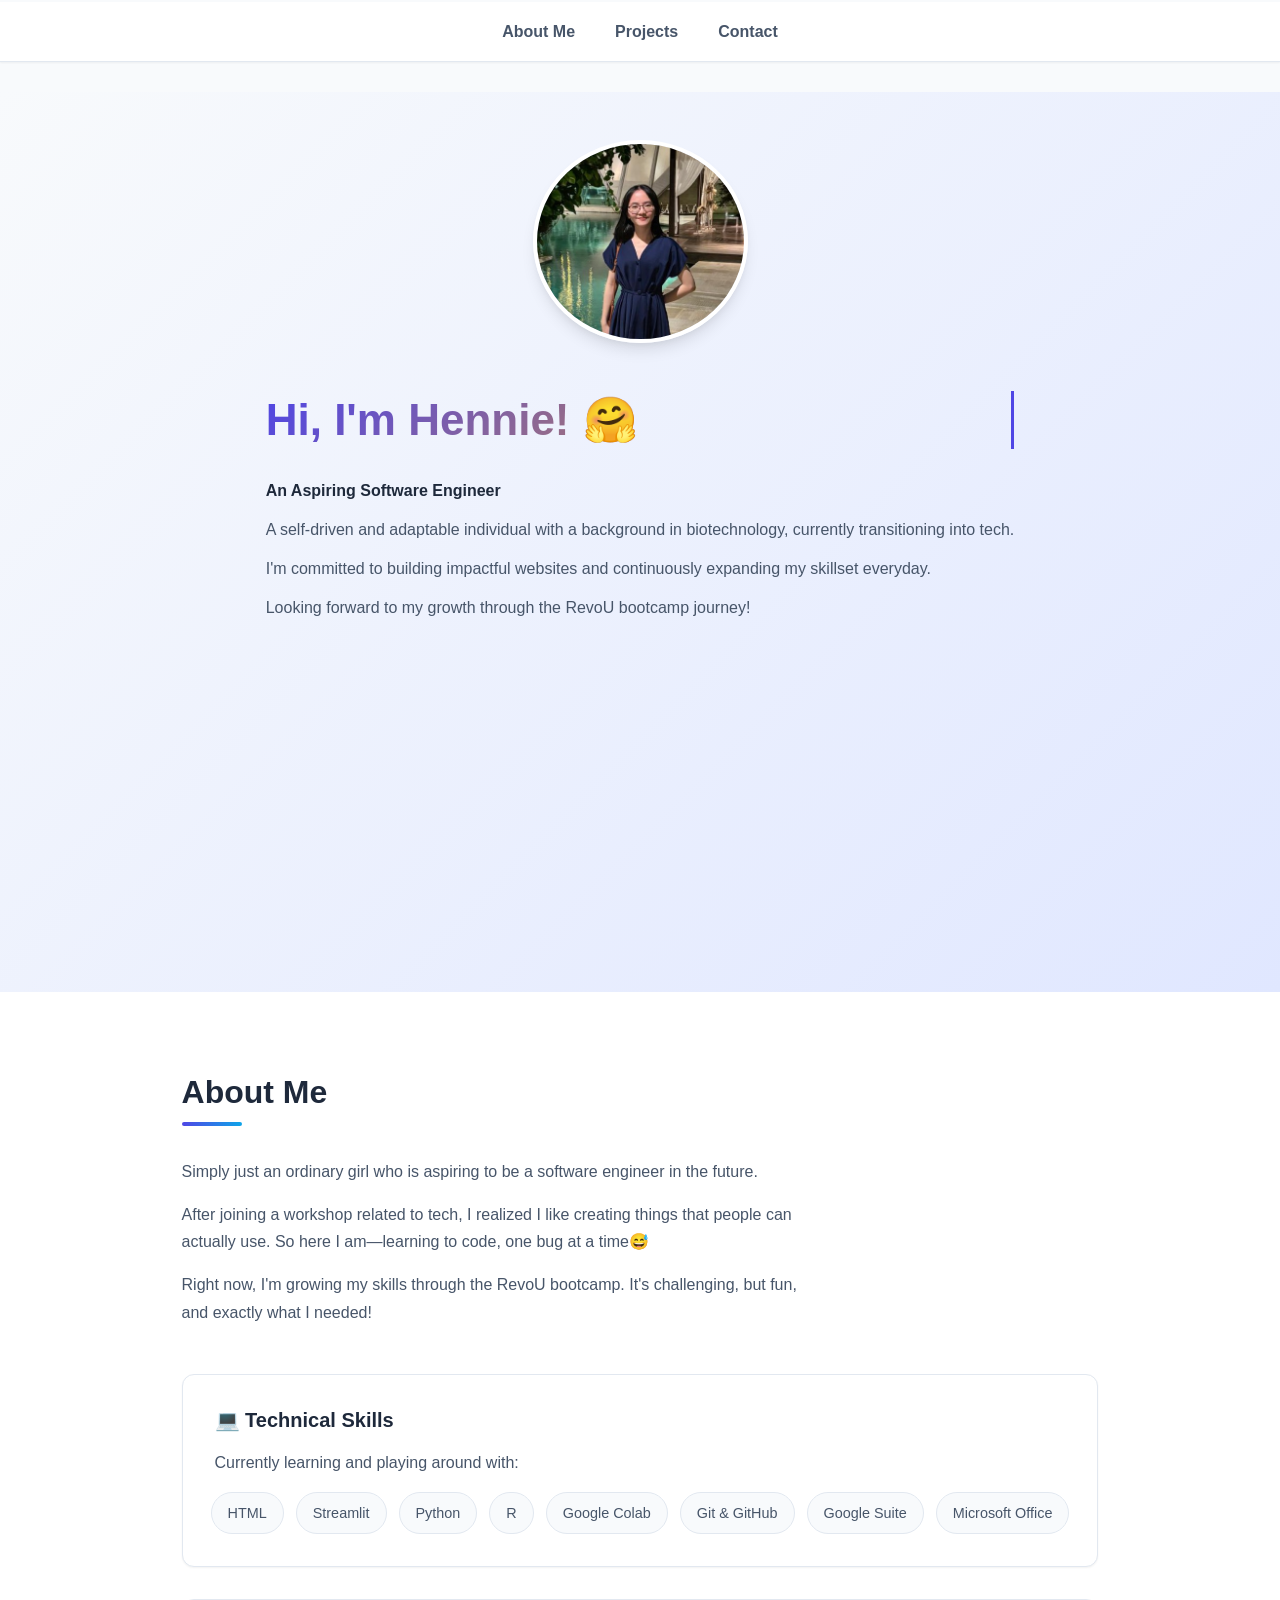
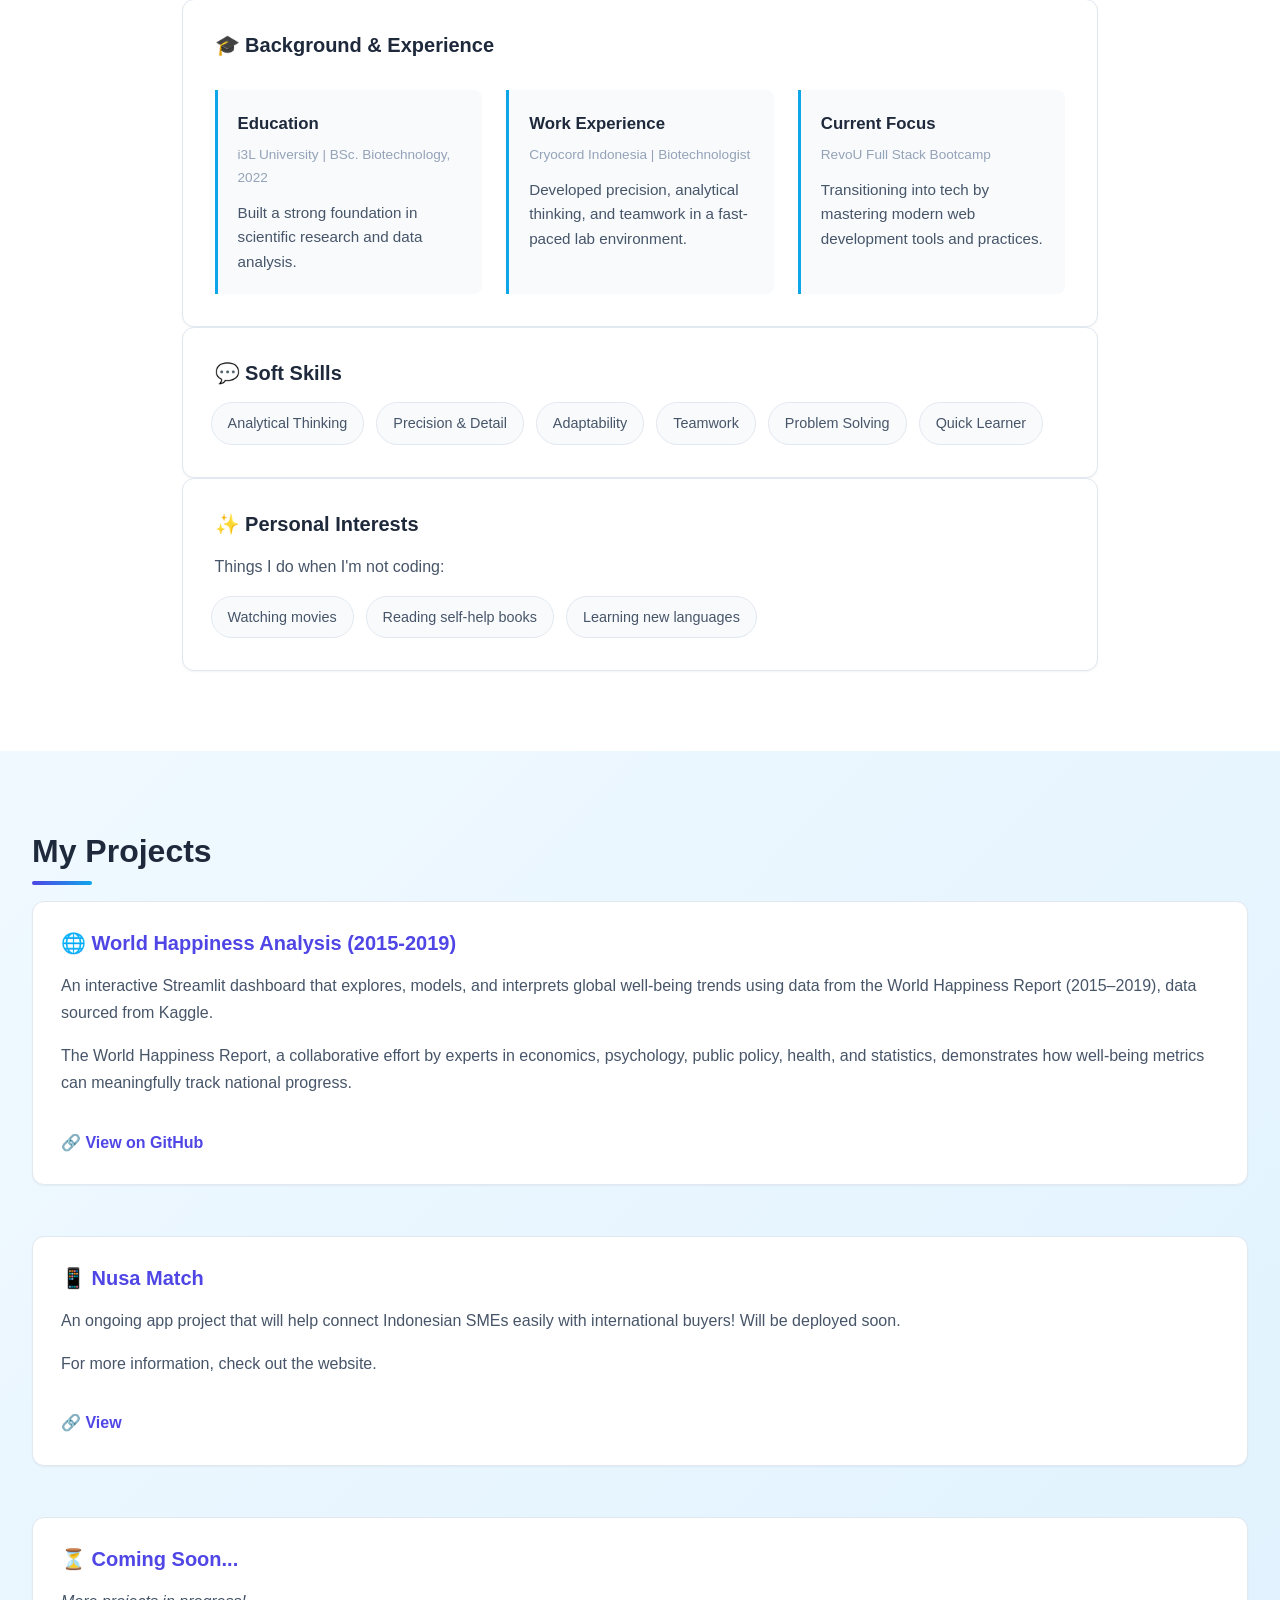
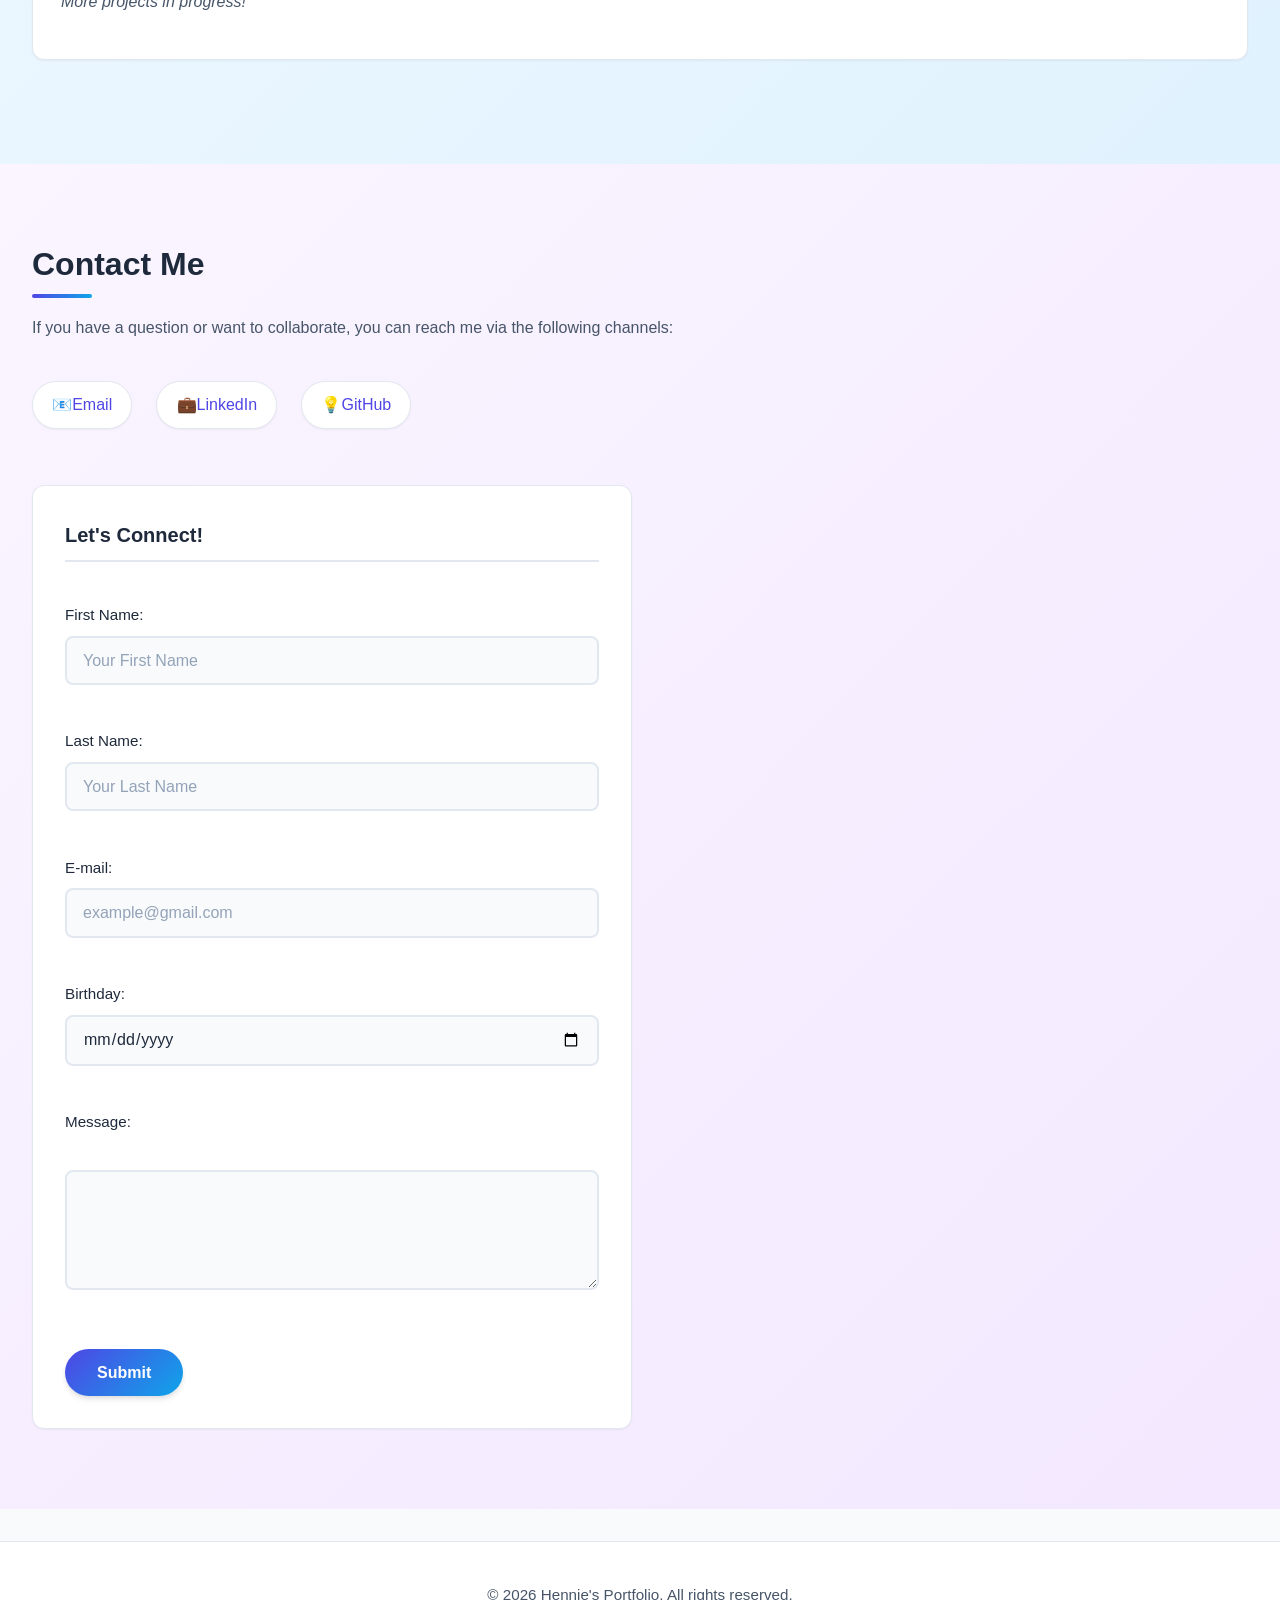
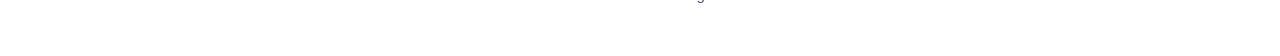
==== commit 0a541803: "update assignment 2" ====
--- a/index.html
+++ b/index.html
@@ -29,8 +29,6 @@
                 <p>Looking forward to my growth through the RevoU bootcamp journey!</p>
             </div>
         </section>
-
-        <hr>
 
         <!-- About Me Section -->
         <section id="about">
@@ -107,8 +105,6 @@
             </div>
         </div>
         </section>
-    
-        <hr>
 
         <!-- Projects Section -->
         <section id="projects">
@@ -132,8 +128,6 @@
                 <p><em>More projects in progress!</em></p>
             </article>
         </section>
-
-        <hr>
 
         <!-- Contact Section -->
         <section id="contact">
--- a/index.css
+++ b/index.css
@@ -1,9 +1,9 @@
 :root {
   /* Color Palette */
-  --primary: #4f46e5;          
+  --primary: #4f46e5;         
   --primary-hover: #4338ca;
   --secondary: #0ea5e9;        
-  --accent: #f59e0b;           
+  --accent: #f59e0b;         
   
   --bg-body: #f8fafc;
   --bg-card: #ffffff;
@@ -34,6 +34,7 @@
 html {
   scroll-behavior: smooth;
   scroll-padding-top: 90px;
+  scroll-snap-type: y mandatory;
 }
 
 body {
@@ -45,6 +46,28 @@
   -webkit-font-smoothing: antialiased;
   overflow-x: hidden;
   position: relative;
+}
+
+/*Section Background Colors*/
+#home {
+  background: linear-gradient(135deg, #f8fafc 0%, #e0e7ff 100%);
+  position: relative;
+  display: flex;
+  align-items: center;
+  gap: 3rem;
+  padding-top: 3rem;
+}
+
+#about {
+  background: #ffffff;
+}
+
+#projects {
+  background: linear-gradient(135deg, #f0f9ff 0%, #e0f2fe 100%);
+}
+
+#contact {
+  background: linear-gradient(135deg, #faf5ff 0%, #f3e8ff 100%);
 }
 
 /*Typography*/
@@ -76,7 +99,7 @@
   margin: 0 auto;
   animation: 
     typewriter 3.5s steps(30) forwards,
-    blinkCursor 0.75s forwards,
+    blinkCursor 0.75s step-end infinite,
     gradientFlow 8s ease infinite;
 }
 
@@ -140,18 +163,7 @@
 p { 
   margin-bottom: 1rem; 
   color: var(--text-secondary);
-  animation: slideIn 0.6s ease-out forwards; 
-}
-
-@keyframes slideIn {
-  from {
-    opacity: 0;
-    transform: translateY(20px);
-  }
-  to {
-    opacity: 1;
-    transform: translateY(0);
-  }
+  /* Animation removed - section animation handles it */
 }
 
 a {
@@ -196,11 +208,17 @@
 
 section {
   padding: var(--section-padding);
-  max-width: var(--container-max);
+  max-width: 100%;
   margin: 0 auto;
   animation: fadeInUp 0.6s ease-out forwards;
   opacity: 0;
   transform: translateY(20px);
+  scroll-snap-align: start;
+  min-height: 100vh;
+  height: auto;
+  display: flex;
+  flex-direction: column;
+  justify-content: center;
 }
 
 @keyframes fadeInUp {
@@ -208,23 +226,6 @@
     opacity: 1;
     transform: translateY(0);
   }
-}
-
-hr {
-  border: none;
-  height: 2px;
-  background: linear-gradient(90deg, 
-    transparent, 
-    var(--primary), 
-    var(--secondary), 
-    var(--accent), 
-    transparent);
-  background-size: 300% 100%;
-  margin: 2.5rem auto;
-  max-width: var(--container-max);
-  border-radius: 2px;
-  animation: gradientFlow 6s linear infinite;
-  position: relative;
 }
 
 /*Header & Navigation*/
@@ -266,13 +267,6 @@
 }
 
 /*Home Section*/
-#home {
-  display: flex;
-  align-items: center;
-  gap: 3rem;
-  padding-top: 3rem;
-}
-
 .home-image {
   width: clamp(180px, 30vw, 215px);
   height: auto;
@@ -321,7 +315,7 @@
   position: relative;
 }
 
-/* Grid Container */
+/*About Section - Grid Layout*/
 #about .about-grid {
   display: grid;
   grid-template-columns: repeat(2, 1fr);
@@ -341,7 +335,6 @@
   overflow: hidden;
   display: flex;
   flex-direction: column;
-  margin-top: 1%;
 }
 
 #about .about-card:hover {
@@ -384,7 +377,7 @@
   color: var(--text-secondary);
 }
 
-/* Skills List*/
+/* Skills List */
 #about .skills-list {
   list-style: none;
   padding: 0;
@@ -414,7 +407,7 @@
   box-shadow: var(--shadow-sm);
 }
 
-/* Background Grid*/
+/* Background Grid */
 #about .background-grid {
   display: grid;
   grid-template-columns: repeat(auto-fit, minmax(220px, 1fr));
@@ -459,7 +452,19 @@
 
 #about .about-card.full-width {
   grid-column: 1 / -1;
-  margin-top: 1rem;
+  margin-top: 2rem;
+}
+
+.about-intro {
+  max-width: 70ch;
+  margin: 2rem 0 3rem 0;
+  color: var(--text-secondary);
+  line-height: 1.7;
+}
+
+.about-intro p {
+  margin-bottom: 1rem;
+  color: var(--text-secondary);
 }
 
 /*Projects Section*/
@@ -467,7 +472,7 @@
   background: var(--bg-card);
   border-radius: var(--border-radius);
   padding: 1.75rem;
-  margin-bottom: 0.5rem;
+  margin-bottom: 1.5rem;
   border: 1px solid var(--border);
   box-shadow: var(--shadow-sm);
   transition: var(--transition);
@@ -550,7 +555,7 @@
   background: white;
 }
 
-/* ----- Form Styling ----- */
+/*Form Styling*/
 form {
   background: var(--bg-card);
   border-radius: var(--border-radius);
@@ -657,7 +662,7 @@
   margin: 0;
 }
 
-/* ----- Responsive Design ----- */
+/*Responsive Design*/
 @media (max-width: 992px) {
   #about .about-grid {
     grid-template-columns: repeat(2, 1fr);
@@ -670,6 +675,10 @@
     --section-padding: 3.5rem 1.5rem;
   }
   
+  html {
+    scroll-snap-type: y proximity; /* Softer snap on mobile */
+  }
+  
   nav ul {
     gap: 1.5rem;
     flex-wrap: wrap;
@@ -747,6 +756,7 @@
   }
 }
 
+/*Accessibility & Focus States*/
 @media (prefers-reduced-motion: reduce) {
   *, *::before, *::after {
     animation-duration: 0.01ms !important;
@@ -754,6 +764,11 @@
     transition-duration: 0.01ms !important;
     scroll-behavior: auto !important;
   }
+  
+  html {
+    scroll-snap-type: none;
+  }
+  
   #about .about-card,
   #about .about-card::before,
   #about .skills-list li,
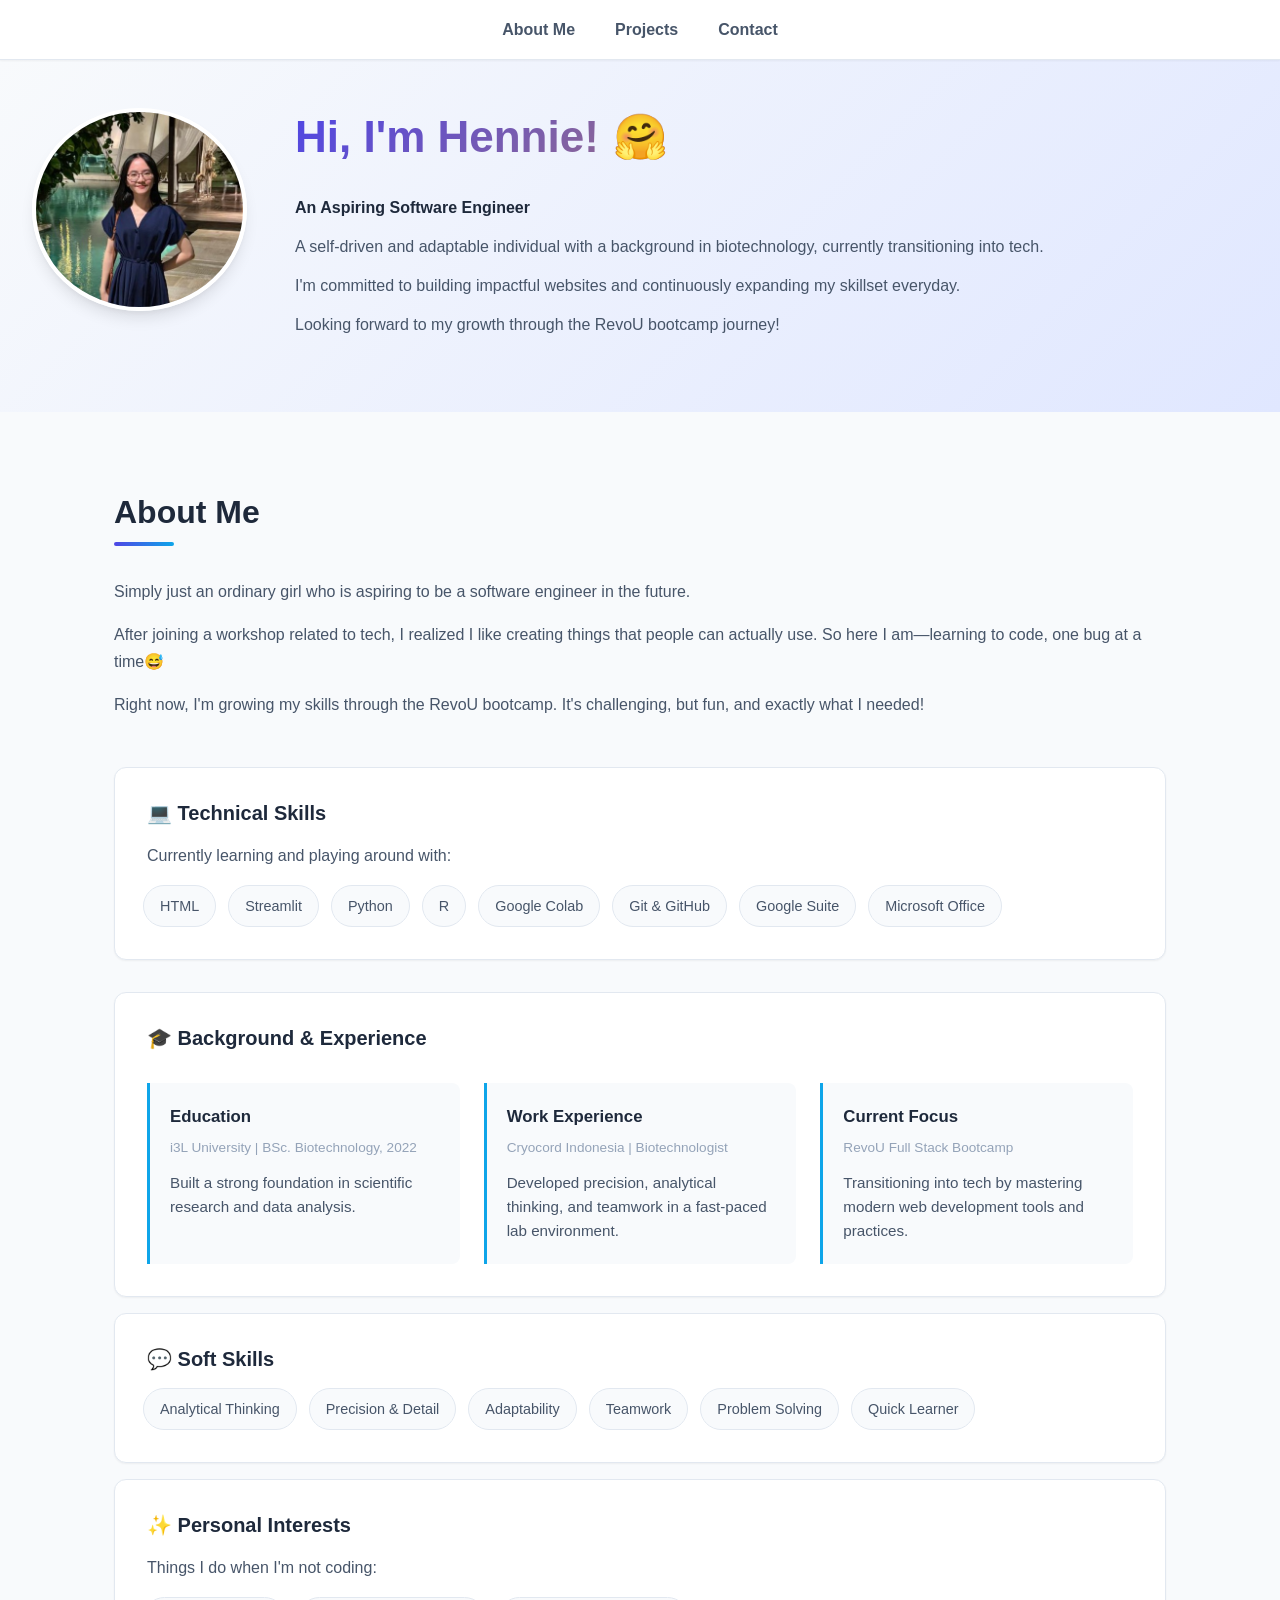
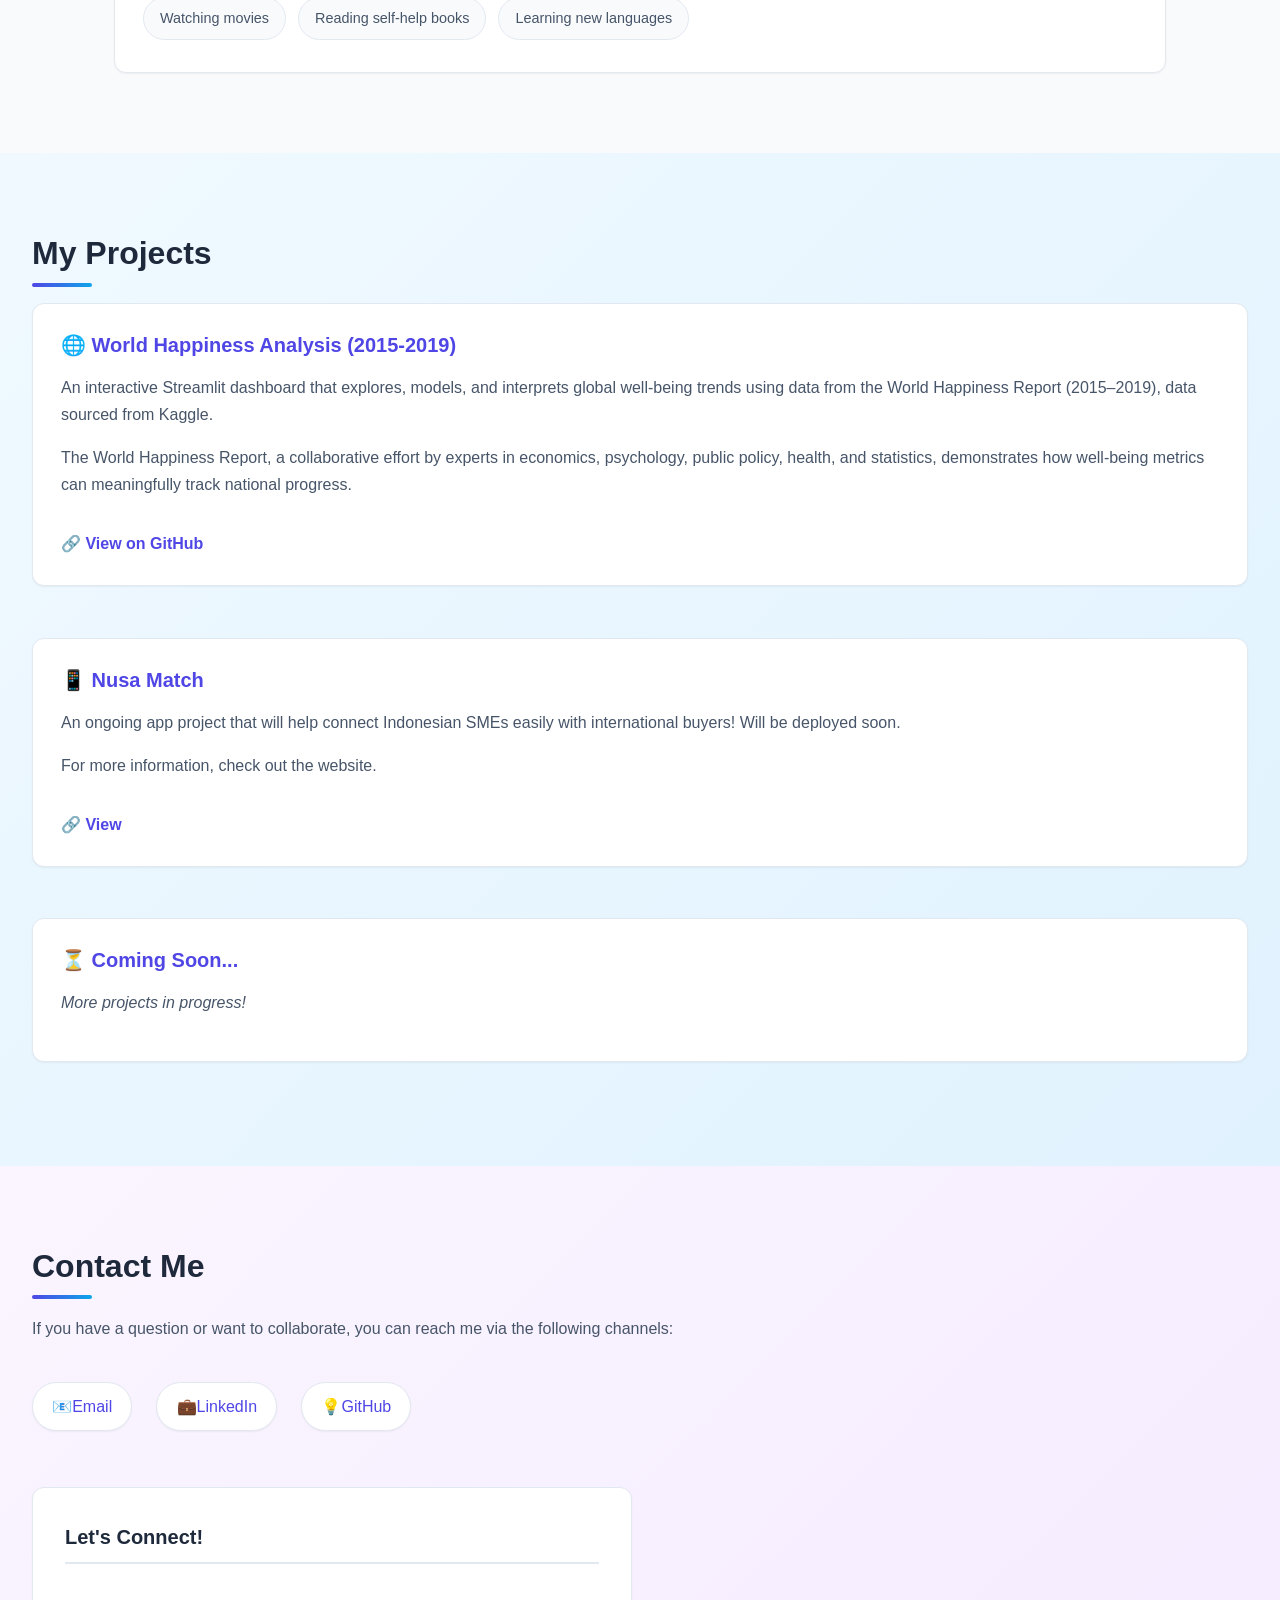
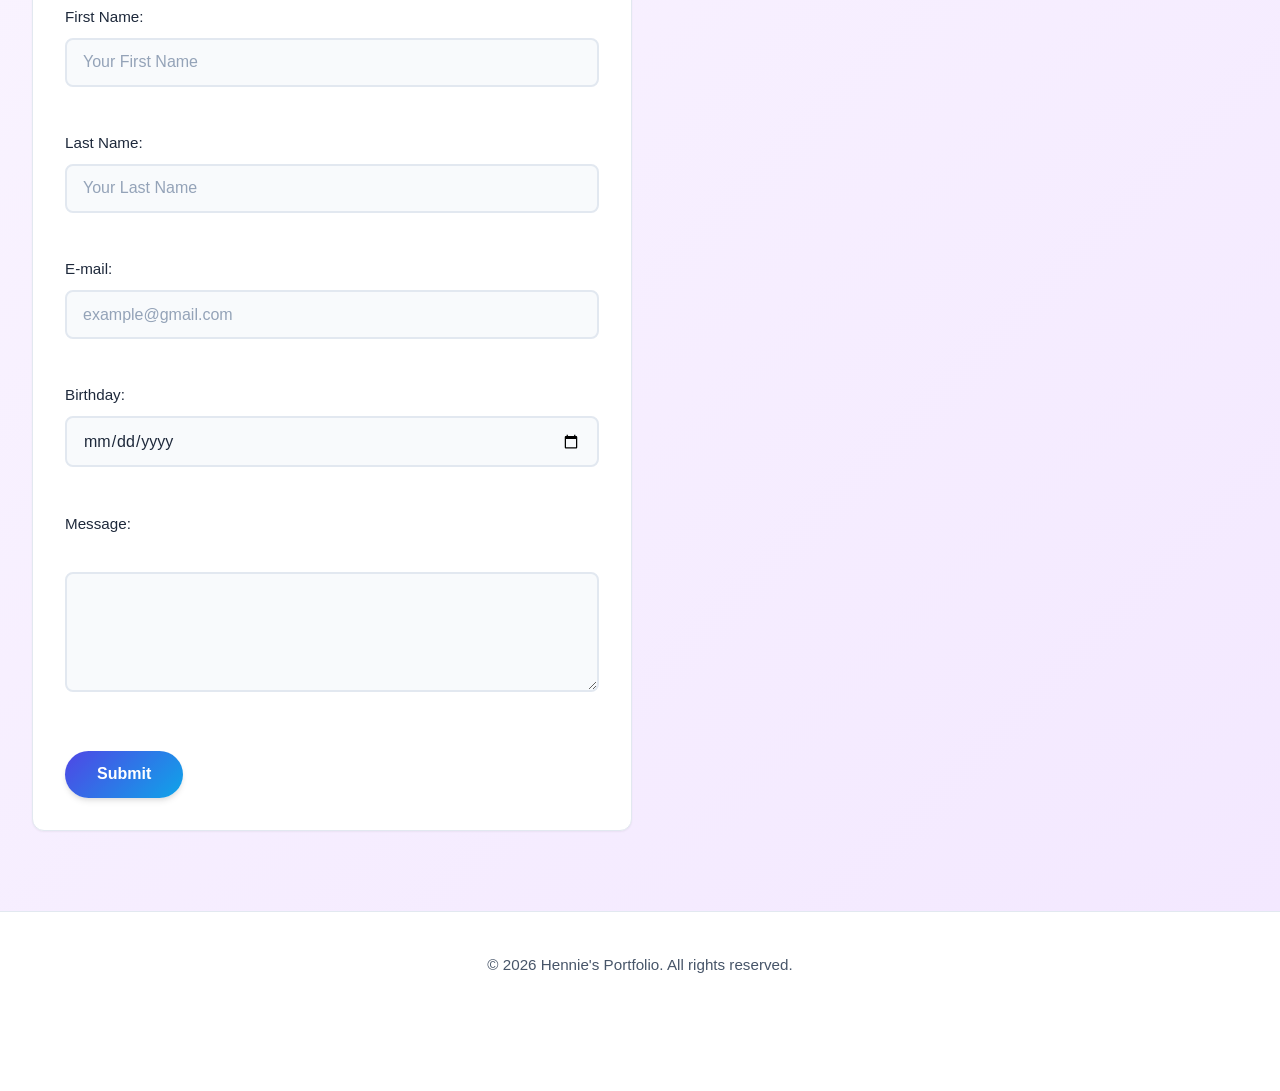
==== commit 4c8a97d2: "major update: moved image to images folder and added background-attachment: fixed to about section" ====
--- a/index.html
+++ b/index.html
@@ -20,7 +20,7 @@
 
     <main id="main-content">
         <section id="home">
-            <img class="home-image" src="./my_pic1.JPG" alt="Profile photo of Hennie" width="215">
+            <img class="home-image" src="./images/my_pic1.JPG" alt="Profile photo of Hennie" width="215">
             <div class="home-content">
                 <h1 class="gradient-heading">Hi, I'm Hennie! <span class="emoji">🤗</span></h1>
                 <p><strong>An Aspiring Software Engineer</strong></p> 
--- a/index.css
+++ b/index.css
@@ -35,6 +35,7 @@
   scroll-behavior: smooth;
   scroll-padding-top: 90px;
   scroll-snap-type: y mandatory;
+  scroll-padding-bottom: 2rem;
 }
 
 body {
@@ -53,13 +54,19 @@
   background: linear-gradient(135deg, #f8fafc 0%, #e0e7ff 100%);
   position: relative;
   display: flex;
-  align-items: center;
+  flex-direction: row;
+  align-items: flex-start;
   gap: 3rem;
   padding-top: 3rem;
+  min-height: 22rem;
+  padding-bottom: 3rem;
 }
 
 #about {
-  background: #ffffff;
+  background: 
+    url('https://images.unsplash.com/photo-1685969116188-ed5ad852a97a?q=80&w=870&auto=format&fit=crop&ixlib=rb-4.1.0&ixid=M3wxMjA3fDB8MHxwaG90by1wYWdlfHx8fGVufDB8fHx8fA%3D%3D')
+    no-repeat center center/cover;
+  position: relative;
 }
 
 #projects {
@@ -98,14 +105,13 @@
   white-space: nowrap;
   margin: 0 auto;
   animation: 
-    typewriter 3.5s steps(30) forwards,
-    blinkCursor 0.75s step-end infinite,
-    gradientFlow 8s ease infinite;
+    typewriter 3.5s steps(25) forwards,
+    blinkCursor 0.75s step-end forwards,
+    gradientFlow 12s ease infinite;
 }
 
 @keyframes typewriter {
   0% { width: 0; }
-  50% { width: 100%; }
   100% { width: 100%; }
 }
 
@@ -163,7 +169,6 @@
 p { 
   margin-bottom: 1rem; 
   color: var(--text-secondary);
-  /* Animation removed - section animation handles it */
 }
 
 a {
@@ -201,7 +206,6 @@
 }
 
 main { 
-  padding-top: 2rem; 
   position: relative; 
   z-index: 1; 
 }
@@ -268,6 +272,7 @@
 
 /*Home Section*/
 .home-image {
+  flex-shrink: 0;
   width: clamp(180px, 30vw, 215px);
   height: auto;
   border-radius: 50%;
@@ -275,14 +280,15 @@
   border: 4px solid var(--bg-card);
   box-shadow: var(--shadow-lg);
   transition: var(--transition);
-  flex-shrink: 0;
   position: relative;
   animation: floatImage 6s ease-in-out infinite;
+  will-change: transform;
+  max-width: 100%;  
 }
 
 @keyframes floatImage {
   0%, 100% { transform: translateY(0) rotate(0deg); }
-  50% { transform: translateY(-12px) rotate(1deg); }
+  50% { transform: translateY(12px) rotate(1deg); }
 }
 
 .home-image:hover {
@@ -294,6 +300,7 @@
 .home-content {
   flex: 1;
   min-width: 0;
+  width: 100%;
 }
 
 .home-content h1 {
@@ -329,6 +336,7 @@
   border: 1px solid var(--border);
   border-radius: var(--border-radius);
   padding: 2rem;
+  margin-top: 1rem;
   box-shadow: var(--shadow-sm);
   transition: var(--transition);
   position: relative;
@@ -456,7 +464,7 @@
 }
 
 .about-intro {
-  max-width: 70ch;
+  max-width: 100%;
   margin: 2rem 0 3rem 0;
   color: var(--text-secondary);
   line-height: 1.7;
@@ -647,15 +655,16 @@
   transform: translateY(0);
 }
 
-/* ----- Footer ----- */
+/*Footer*/
 footer {
   text-align: center;
-  padding: 2.5rem 2rem 3rem;
+  padding: 2.5rem 2rem 2rem;
   color: var(--text-secondary);
   font-size: 0.95rem;
   border-top: 1px solid var(--border);
   background: var(--bg-card);
-  margin-top: 2rem;
+  scroll-snap-align: end;
+  min-height: 20vh;
 }
 
 footer p {
@@ -676,7 +685,7 @@
   }
   
   html {
-    scroll-snap-type: y proximity; /* Softer snap on mobile */
+    scroll-snap-type: y proximity; 
   }
   
   nav ul {
@@ -685,9 +694,15 @@
   }
   
   #home {
+    background-attachment: scroll;
     flex-direction: column;
     text-align: center;
     padding-top: 2rem;
+    gap: 2rem;
+  }
+
+  .home-image {
+    margin-bottom: 1rem;
   }
   
   .home-content h1 {
@@ -707,6 +722,12 @@
   }
   
   /* About Grid Responsive */
+  #about {
+    background-attachment: scroll;
+    background-position: left top !important;
+    background-size: cover !important;
+  }
+
   #about .about-grid {
     grid-template-columns: 1fr;
     gap: 1.5rem;
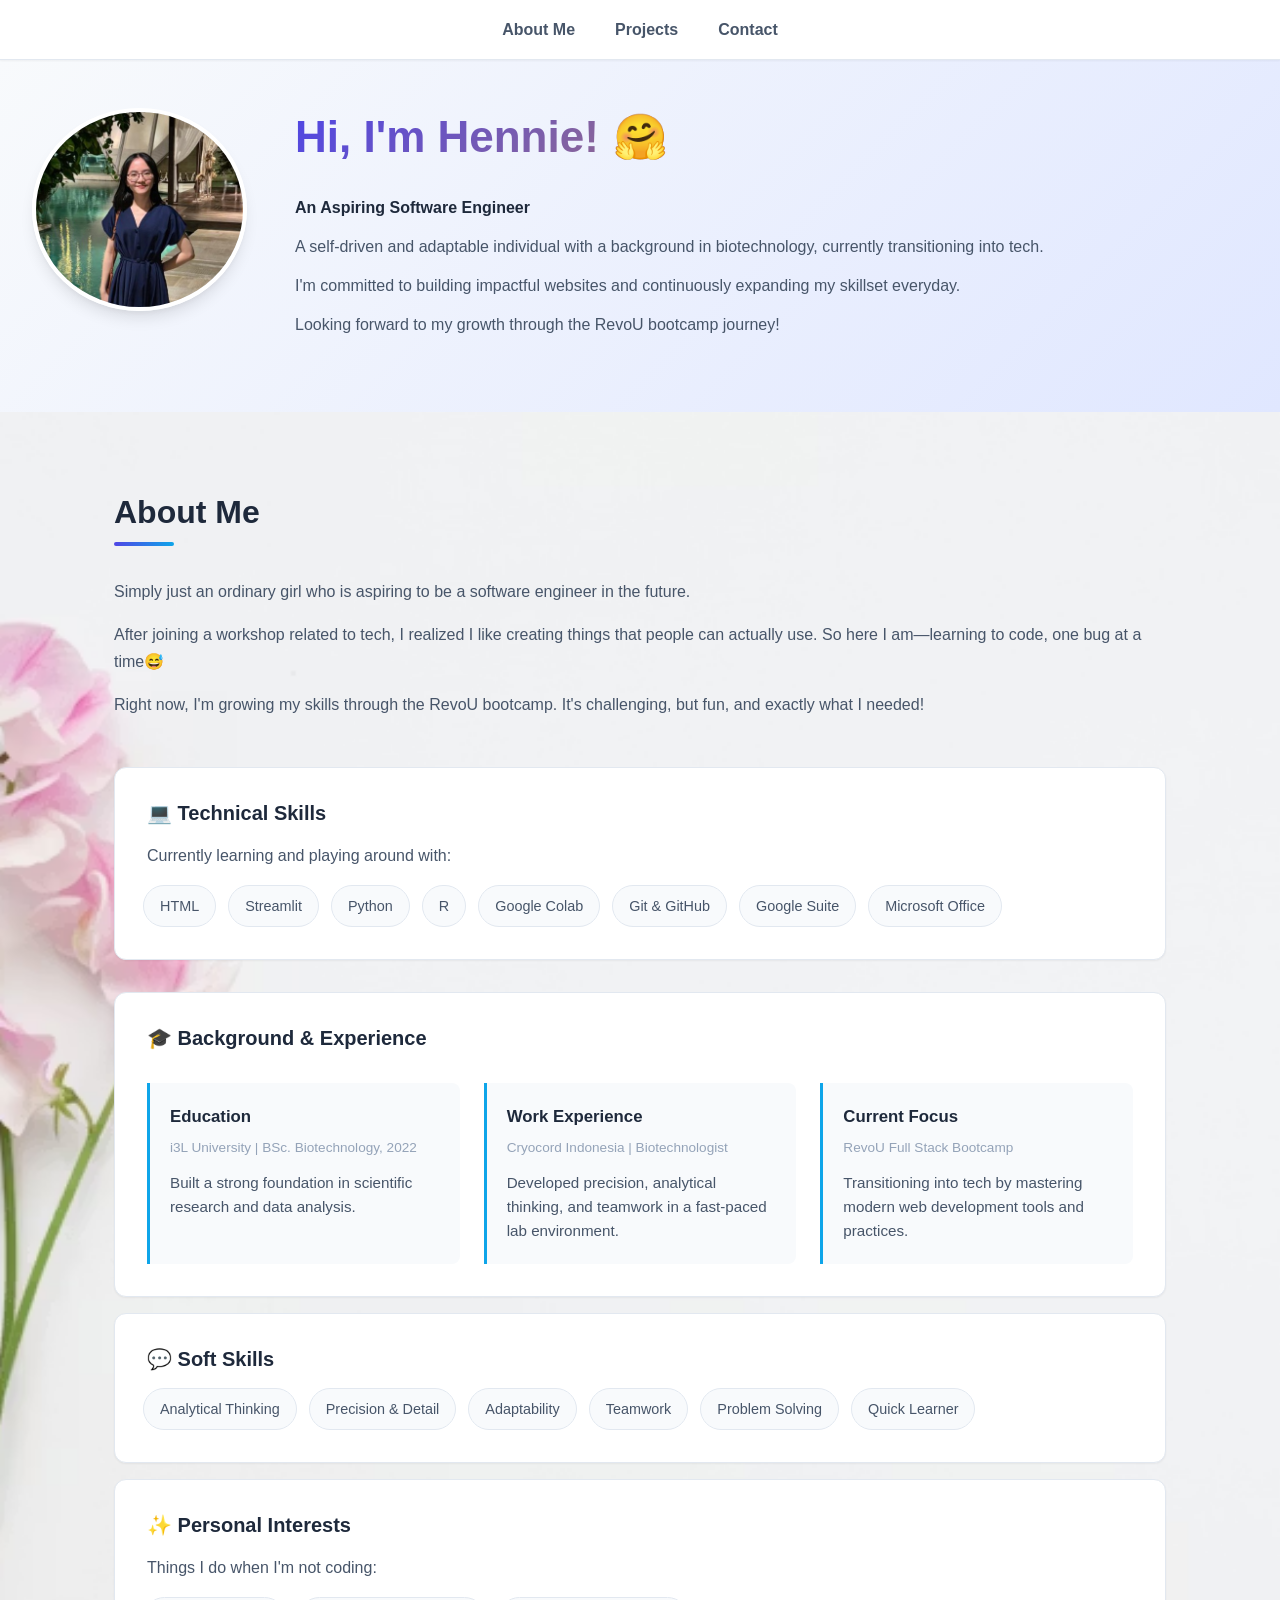
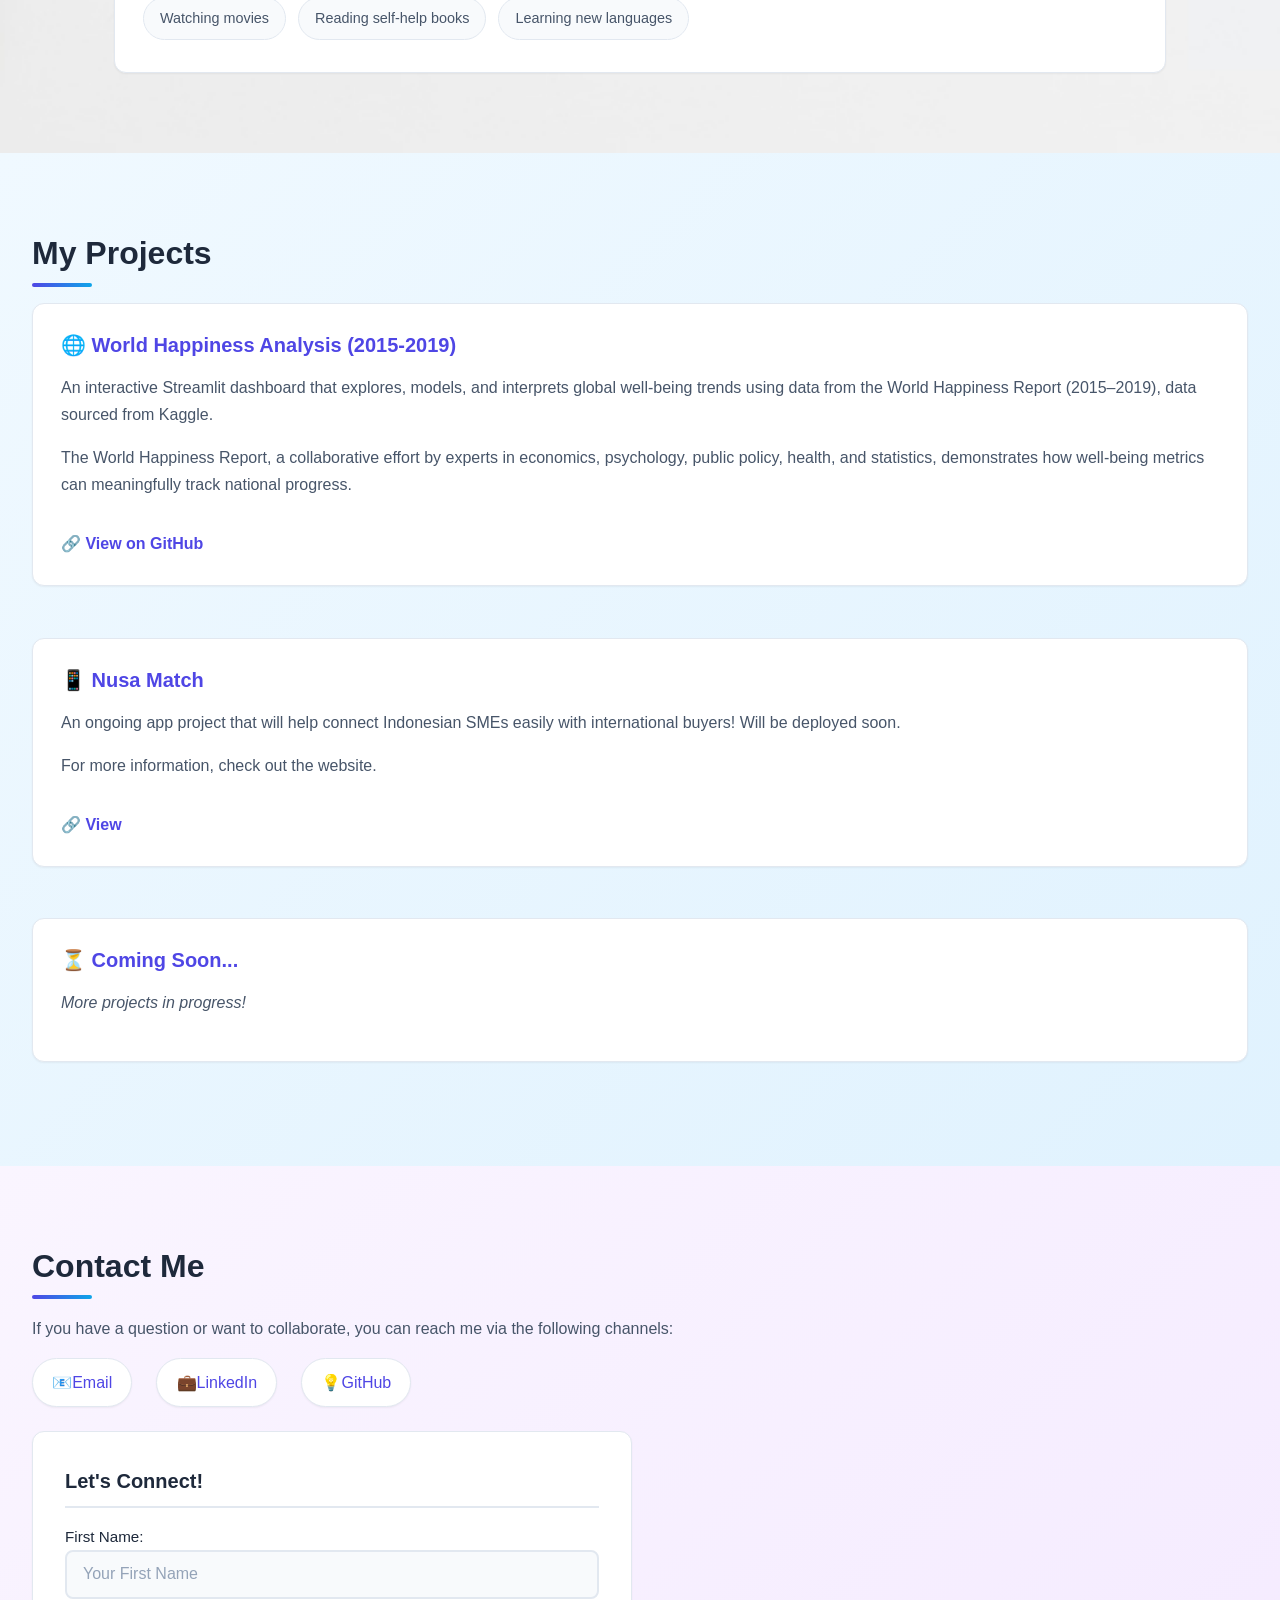
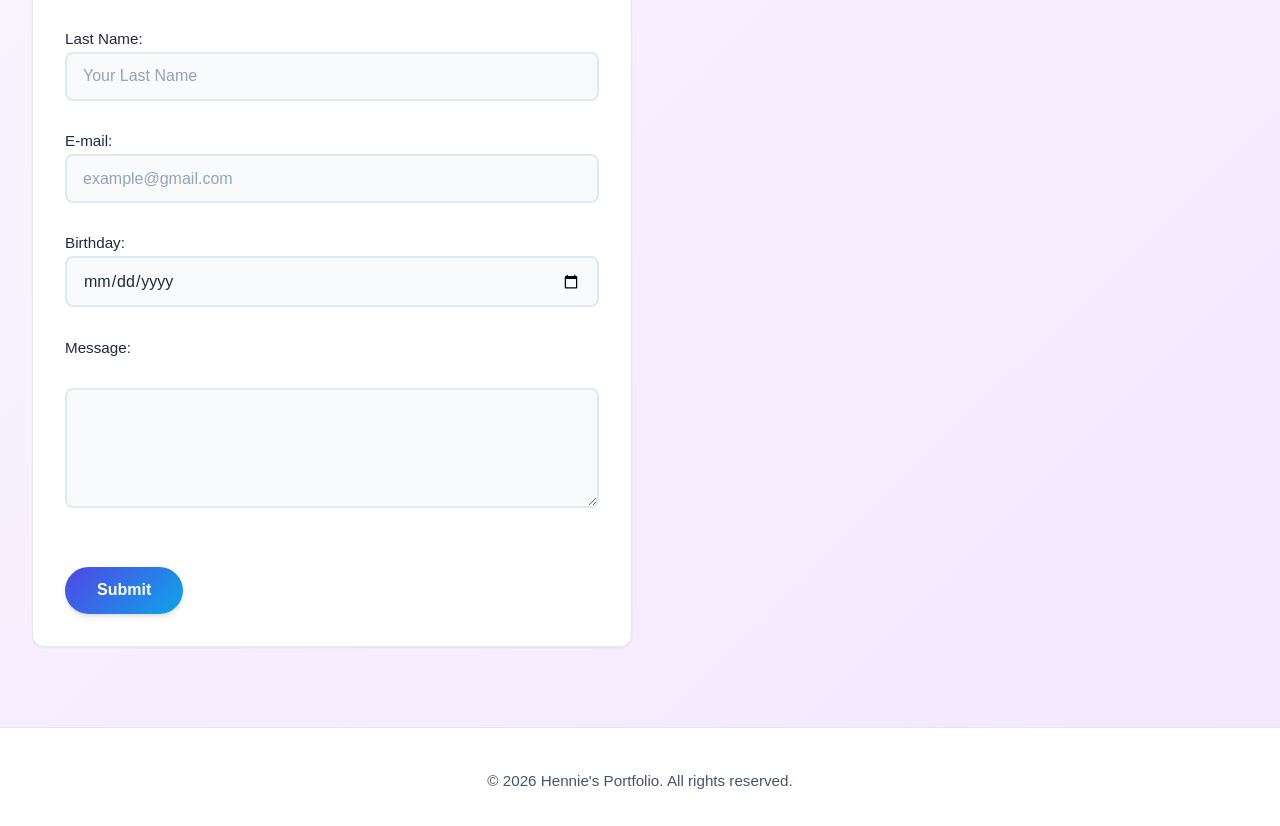
==== commit abe76bf4: "revision" ====
--- a/index.html
+++ b/index.html
@@ -32,78 +32,76 @@
 
         <!-- About Me Section -->
         <section id="about">
-        <div class="container">
-            <h2>About Me</h2>
-            
-            <div class="about-intro">
-                <p>Simply just an ordinary girl who is aspiring to be a software engineer in the future.</p>
-                <p>After joining a workshop related to tech, I realized I like creating things that people can actually use. So here I am—learning to code, one bug at a time😅</p>
-                <p>Right now, I'm growing my skills through the RevoU bootcamp. It's challenging, but fun, and exactly what I needed!</p>
+            <div class="container">
+                <h2>About Me</h2>
+                <div class="about-intro">
+                    <p>Simply just an ordinary girl who is aspiring to be a software engineer in the future.</p>
+                    <p>After joining a workshop related to tech, I realized I like creating things that people can actually use. So here I am—learning to code, one bug at a time😅</p>
+                    <p>Right now, I'm growing my skills through the RevoU bootcamp. It's challenging, but fun, and exactly what I needed!</p>
+                </div>
+
+                <!-- Technical Skills -->
+                <article class="about-card">
+                    <h3>💻 Technical Skills</h3>
+                    <p>Currently learning and playing around with:</p>
+                    <ul class="skills-list">
+                    <li>HTML</li>
+                    <li>Streamlit</li>
+                    <li>Python</li>
+                    <li>R</li>
+                    <li>Google Colab</li>
+                    <li>Git & GitHub</li>
+                    <li>Google Suite</li>
+                    <li>Microsoft Office</li>
+                    </ul>
+                </article>
+
+                <!-- Background -->
+                <article class="about-card full-width">
+                    <h3>🎓 Background & Experience</h3>
+                    <div class="background-grid">
+                    <div class="background-item">
+                        <strong>Education</strong>
+                        <span>i3L University | BSc. Biotechnology, 2022</span>
+                        <p>Built a strong foundation in scientific research and data analysis.</p>
+                    </div>
+                    <div class="background-item">
+                        <strong>Work Experience</strong>
+                        <span>Cryocord Indonesia | Biotechnologist</span>
+                        <p>Developed precision, analytical thinking, and teamwork in a fast-paced lab environment.</p>
+                    </div>
+                    <div class="background-item">
+                        <strong>Current Focus</strong>
+                        <span>RevoU Full Stack Bootcamp</span>
+                        <p>Transitioning into tech by mastering modern web development tools and practices.</p>
+                    </div>
+                    </div>
+                </article>
+
+                <!-- Soft Skills -->
+                <article class="about-card">
+                    <h3>💬 Soft Skills</h3>
+                    <ul class="skills-list">
+                    <li>Analytical Thinking</li>
+                    <li>Precision & Detail</li>
+                    <li>Adaptability</li>
+                    <li>Teamwork</li>
+                    <li>Problem Solving</li>
+                    <li>Quick Learner</li>
+                    </ul>
+                </article>
+
+                <!-- Personal Interests -->
+                <article class="about-card">
+                    <h3>✨ Personal Interests</h3>
+                    <p>Things I do when I'm not coding:</p>
+                    <ul class="skills-list">
+                    <li>Watching movies</li>
+                    <li>Reading self-help books</li>
+                    <li>Learning new languages</li>
+                    </ul>
+                </article>
             </div>
-
-            <!-- Technical Skills -->
-            <article class="about-card">
-                <h3>💻 Technical Skills</h3>
-                <p>Currently learning and playing around with:</p>
-                <ul class="skills-list">
-                <li>HTML</li>
-                <li>Streamlit</li>
-                <li>Python</li>
-                <li>R</li>
-                <li>Google Colab</li>
-                <li>Git & GitHub</li>
-                <li>Google Suite</li>
-                <li>Microsoft Office</li>
-                </ul>
-            </article>
-
-            <!-- Background -->
-            <article class="about-card full-width">
-                <h3>🎓 Background & Experience</h3>
-                <div class="background-grid">
-                <div class="background-item">
-                    <strong>Education</strong>
-                    <span>i3L University | BSc. Biotechnology, 2022</span>
-                    <p>Built a strong foundation in scientific research and data analysis.</p>
-                </div>
-                <div class="background-item">
-                    <strong>Work Experience</strong>
-                    <span>Cryocord Indonesia | Biotechnologist</span>
-                    <p>Developed precision, analytical thinking, and teamwork in a fast-paced lab environment.</p>
-                </div>
-                <div class="background-item">
-                    <strong>Current Focus</strong>
-                    <span>RevoU Full Stack Bootcamp</span>
-                    <p>Transitioning into tech by mastering modern web development tools and practices.</p>
-                </div>
-                </div>
-            </article>
-
-            <!-- Soft Skills -->
-            <article class="about-card">
-                <h3>💬 Soft Skills</h3>
-                <ul class="skills-list">
-                <li>Analytical Thinking</li>
-                <li>Precision & Detail</li>
-                <li>Adaptability</li>
-                <li>Teamwork</li>
-                <li>Problem Solving</li>
-                <li>Quick Learner</li>
-                </ul>
-            </article>
-
-            <!-- Personal Interests -->
-            <article class="about-card">
-                <h3>✨ Personal Interests</h3>
-                <p>Things I do when I'm not coding:</p>
-                <ul class="skills-list">
-                <li>Watching movies</li>
-                <li>Reading self-help books</li>
-                <li>Learning new languages</li>
-                </ul>
-            </article>
-            </div>
-        </div>
         </section>
 
         <!-- Projects Section -->
@@ -152,8 +150,8 @@
                     <input type="date" id="birthday" name="birthday"><br><br>
                     <label for="message">Message:</label><br>
                     <textarea id="message" name="message" 
-                      rows="4" cols="80" required
-                      placeholder="Tell me about yourself!">
+                        placeholder="Tell me about yourself!"  
+                        rows="4" cols="80" required>
                     </textarea><br><br>                    
                     <input type="submit" value="Submit">
                 </fieldset>
--- a/index.css
+++ b/index.css
@@ -64,7 +64,7 @@
 
 #about {
   background: 
-    url('https://images.unsplash.com/photo-1685969116188-ed5ad852a97a?q=80&w=870&auto=format&fit=crop&ixlib=rb-4.1.0&ixid=M3wxMjA3fDB8MHxwaG90by1wYWdlfHx8fGVufDB8fHx8fA%3D%3D')
+    url('./images/photo-1685969116188-ed5ad852a97a.jpg')
     no-repeat center center/cover;
   position: relative;
 }
@@ -322,6 +322,7 @@
   position: relative;
 }
 
+
 /*About Section - Grid Layout*/
 #about .about-grid {
   display: grid;
@@ -534,7 +535,6 @@
   list-style: none;
   display: flex;
   gap: 1.5rem;
-  margin: 1.5rem 0 2rem;
   flex-wrap: wrap;
 }
 
@@ -584,15 +584,15 @@
   font-weight: 700;
   font-size: 1.25rem;
   color: var(--text-primary);
-  margin-bottom: 1.5rem;
+  margin-bottom: 1rem;
   padding-bottom: 0.5rem;
   border-bottom: 2px solid var(--border);
   width: 100%;
 }
 
 label {
-  display: block;
-  margin: 1rem 0 0.5rem;
+  display: flex;
+  flex-direction: column;
   font-weight: 500;
   color: var(--text-primary);
   font-size: 0.95rem;
@@ -664,7 +664,7 @@
   border-top: 1px solid var(--border);
   background: var(--bg-card);
   scroll-snap-align: end;
-  min-height: 20vh;
+  min-height: auto;
 }
 
 footer p {
